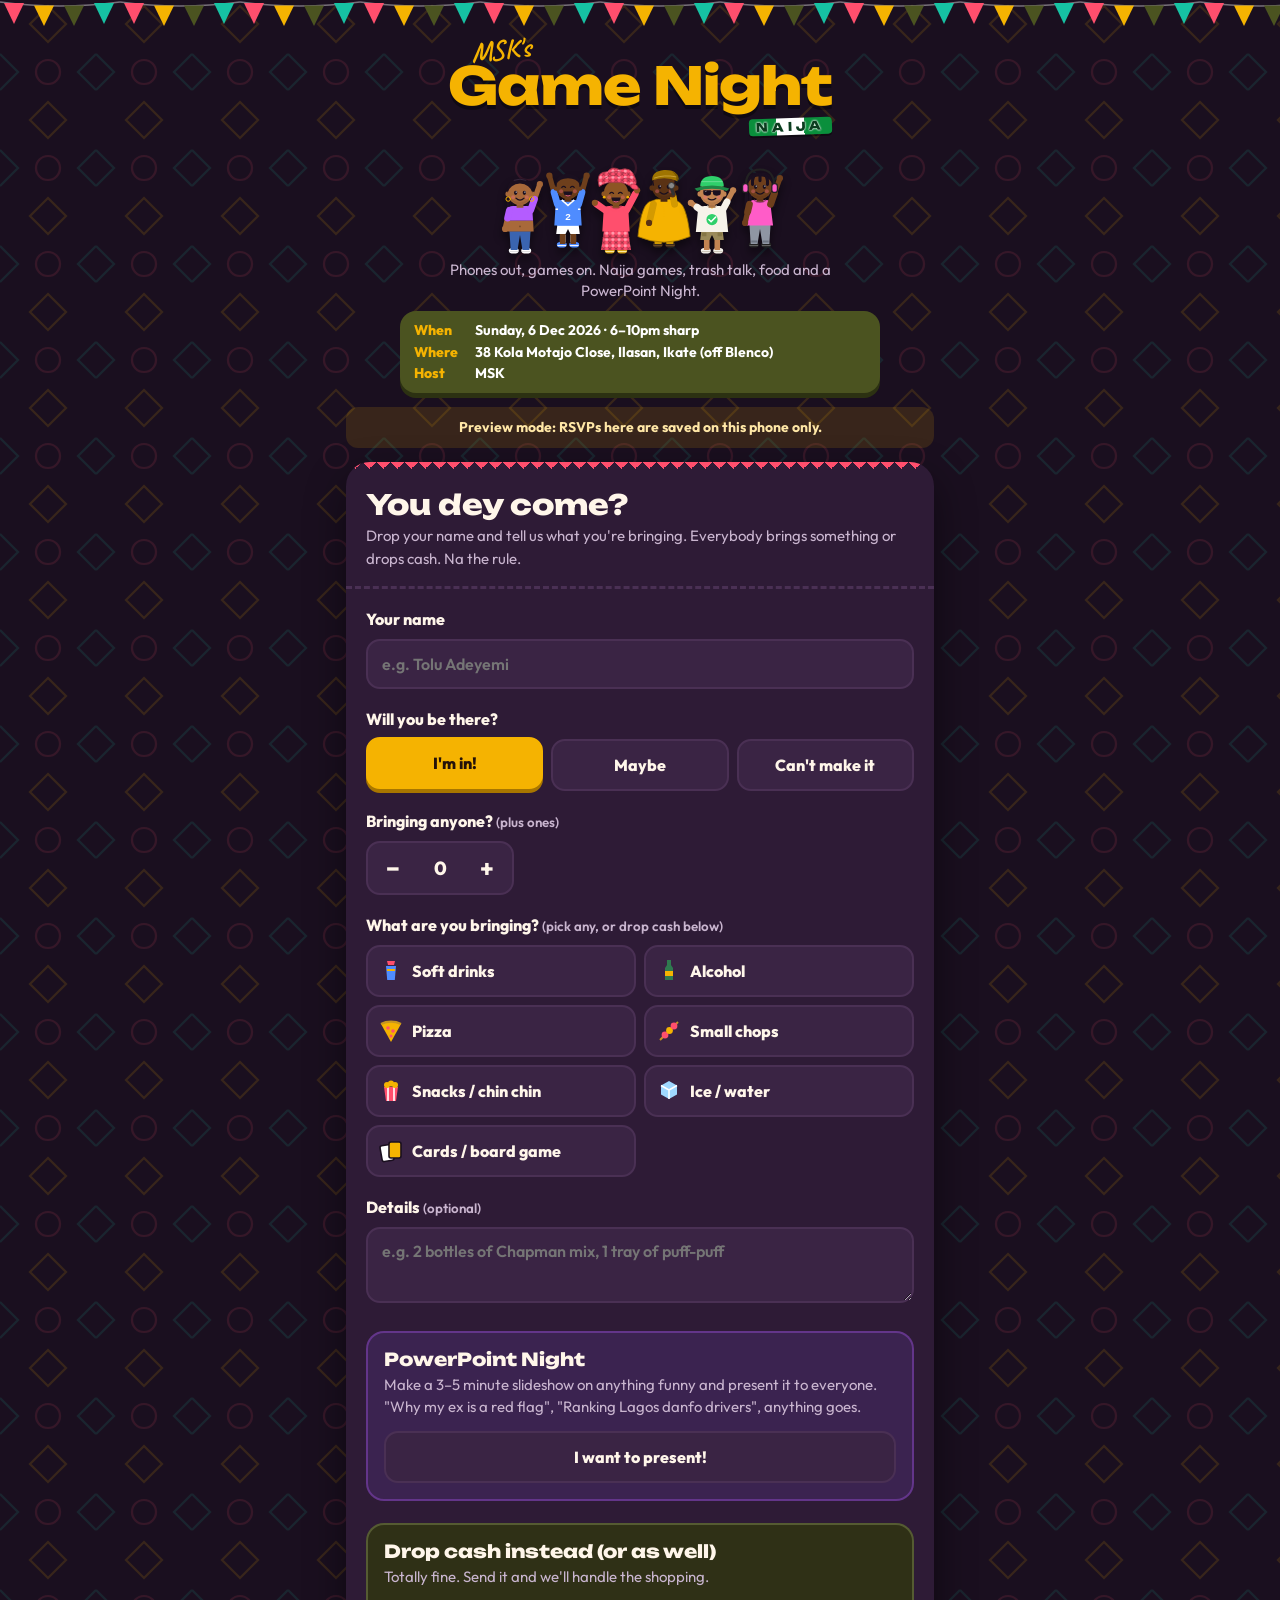
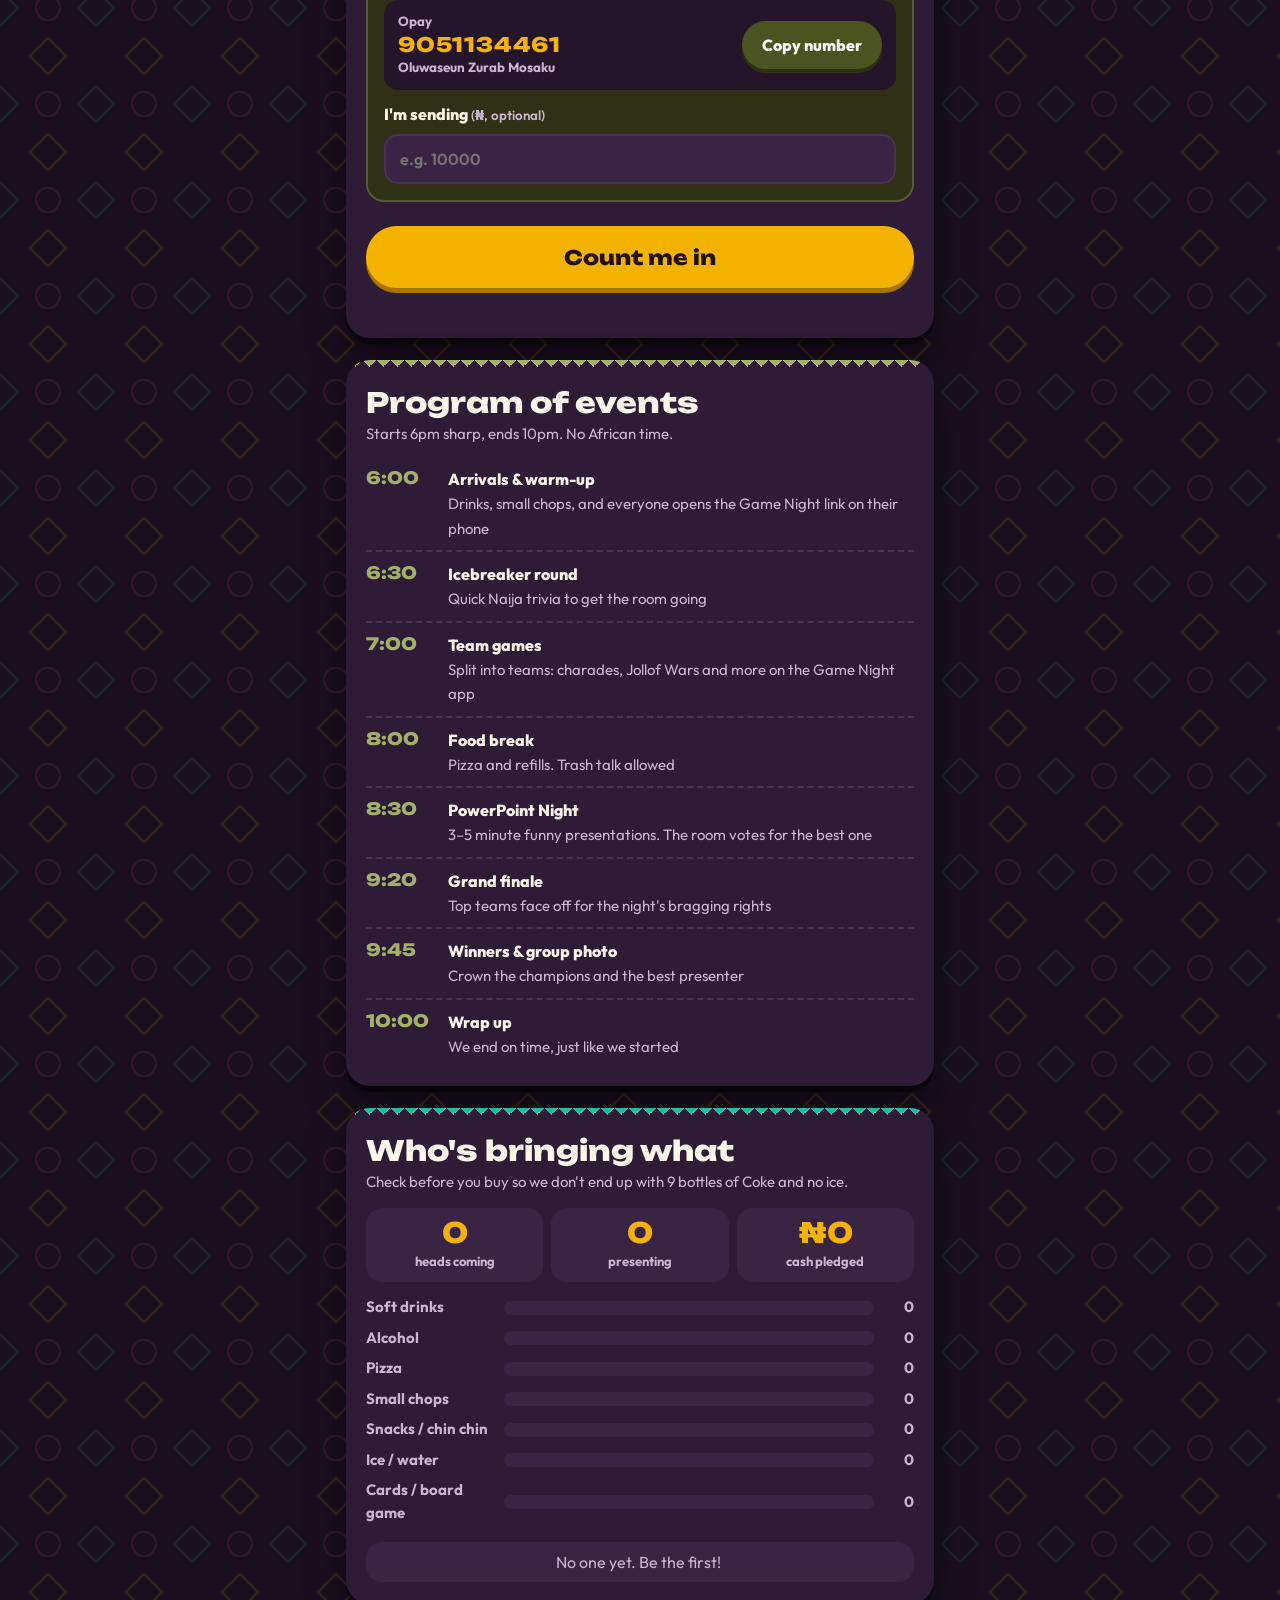
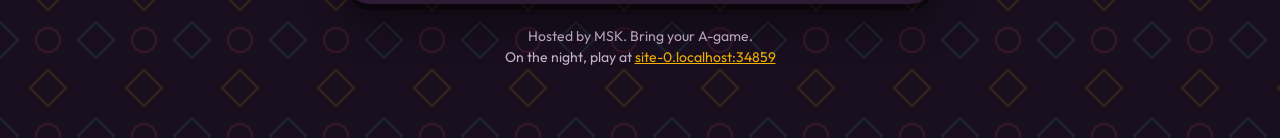
==== rsvp/index.html @ 26628913 "Add MSK's Game Night RSVP page in the Game Night style (/rsvp)" ====
<!DOCTYPE html>
<html lang="en">
<head>
<meta charset="utf-8">
<meta name="viewport" content="width=device-width, initial-scale=1">
<meta name="theme-color" content="#1a0f1f">
<title>MSK's Game Night · RSVP</title>
<meta name="description" content="MSK's Game Night, Naija style. Sunday 6 Dec 2026, 6–10pm. RSVP and tell us what you're bringing.">
<meta property="og:title" content="MSK's Game Night · Naija style">
<meta property="og:description" content="Sunday 6 Dec 2026 · 6–10pm sharp. RSVP and tell us what you're bringing.">
<link rel="preconnect" href="https://fonts.googleapis.com"><link rel="preconnect" href="https://fonts.gstatic.com" crossorigin>
<link rel="stylesheet" href="https://fonts.googleapis.com/css2?family=Unbounded:wght@600;800&family=Outfit:wght@400;600;700;800&family=Caveat:wght@700&display=swap">
<link rel="icon" href="data:image/svg+xml,%3Csvg xmlns='http://www.w3.org/2000/svg' viewBox='0 0 32 32'%3E%3Crect width='32' height='32' rx='8' fill='%231a0f1f'/%3E%3Ccircle cx='10' cy='16' r='5' fill='%23ff4f6d'/%3E%3Ccircle cx='16' cy='16' r='5' fill='%23f5b301'/%3E%3Ccircle cx='22' cy='16' r='5' fill='%2316c2a3'/%3E%3C/svg%3E">
<style>
/* Same world as the Game Night app: aubergine party night, ankara pattern, bunting,
   gold/coral/teal lights, army green for the host's touch, Unbounded + Outfit. */
:root{color-scheme:dark;--bg:#1a0f1f;--bg2:#24152b;--card:#2e1b36;--chip:#3a2444;--line:#4a3054;--ink:#fff6ea;--soft:#c9b5cf;
  --gold:#f5b301;--coral:#ff4f6d;--teal:#16c2a3;--blue:#4f8cff;--army:#4b5320;--armyL:#a3b06a;--good:#2fd06b}
*{box-sizing:border-box;min-width:0}
html,body{margin:0}
body{background:var(--bg);color:var(--ink);font:16px/1.5 Outfit,system-ui,sans-serif;overflow-x:clip;
  background-image:url("data:image/svg+xml,%3Csvg xmlns='http://www.w3.org/2000/svg' width='96' height='96' viewBox='0 0 96 96'%3E%3Cg fill='none' stroke-width='2.2'%3E%3Cpath d='M48 6 66 24 48 42 30 24Z' stroke='%23f5b30122'/%3E%3Cpath d='M0 54 18 72 0 90M96 54 78 72 96 90' stroke='%2316c2a31f'/%3E%3Ccircle cx='48' cy='72' r='12' stroke='%23ff4f6d1f'/%3E%3C/g%3E%3C/svg%3E");background-size:96px 96px}
.bunting{height:26px;background:url("data:image/svg+xml,%3Csvg xmlns='http://www.w3.org/2000/svg' width='120' height='26' viewBox='0 0 120 26'%3E%3Cpath d='M0 2Q60 10 120 2' stroke='%23fff6' stroke-width='1.5' fill='none'/%3E%3Cpath d='M4 3h20L14 24Z' fill='%23ff4f6d'/%3E%3Cpath d='M34 5.5h20L44 26Z' fill='%23f5b301'/%3E%3Cpath d='M64 5.5h20L74 26Z' fill='%234b5320'/%3E%3Cpath d='M94 3h20l-10 21Z' fill='%2316c2a3'/%3E%3C/svg%3E") repeat-x 0 0/120px 26px}
.wrap{max-width:620px;margin:0 auto;padding:6px 16px 56px}
h2{font:800 clamp(22px,6vw,28px)/1.1 Unbounded,sans-serif;margin:0}
.sub{color:var(--soft);margin:4px 0 0;font-size:15px}

/* hero: about half a phone screen */
.hero{text-align:center}
.logo{display:inline-flex;flex-direction:column;align-items:center;margin-top:4px}
.logo .msk{font:700 28px/1 Caveat,cursive;color:var(--gold);transform:rotate(-6deg);margin-bottom:-4px;align-self:flex-start;margin-left:6%}
.logo .gn{font:800 clamp(34px,10.5vw,52px)/1 Unbounded,sans-serif;letter-spacing:-.02em;color:var(--gold);text-shadow:0 4px 0 #0006}
.logo .ng{margin-top:6px;padding:.24em .6em .2em;font:800 12px/1 Unbounded,sans-serif;letter-spacing:.32em;color:#0b3d1f;border-radius:4px;transform:rotate(-2deg);align-self:flex-end;
  background:linear-gradient(90deg,#0a8f3c 0 33.3%,#fff 33.3% 66.6%,#0a8f3c 66.6%);box-shadow:0 2px 0 #0006;text-shadow:0 0 2px #fff,0 0 2px #fff}
.crowd{display:flex;justify-content:center;align-items:flex-end;height:92px;margin:6px 0 -4px}
.crowd>div{width:58px;height:92px;margin:0 -5px;animation:hop 1.1s ease-in-out infinite;animation-delay:var(--d);transform-origin:bottom center;filter:drop-shadow(0 6px 4px #0007)}
.crowd>div:nth-child(even){margin-bottom:6px}
.crowd svg{width:100%;height:100%;display:block;overflow:visible}
@keyframes hop{0%,100%{transform:translateY(0)}40%{transform:translateY(-8%) rotate(-3deg)}60%{transform:translateY(-3%) rotate(3deg)}}
.lede{max-width:30em;margin:8px auto 0;color:var(--soft);font-size:15px;line-height:1.4}
.facts{margin:10px auto 14px;max-width:30em;background:var(--army);border-radius:16px;padding:10px 14px;display:grid;gap:3px;text-align:left;box-shadow:0 5px 0 #2c3112}
.facts div{color:#fff;font-weight:700;font-size:14px;line-height:1.35;display:grid;grid-template-columns:3.8em minmax(0,1fr);gap:8px}
.facts b{color:var(--gold);font-weight:800}

/* cards */
.card{background:var(--card);border-radius:24px;box-shadow:0 6px 0 #0006,0 18px 40px #0007;position:relative;overflow:hidden}
.card::before{content:"";position:absolute;inset:0 0 auto;height:10px;
  background:linear-gradient(135deg,var(--k,var(--gold)) 25%,transparent 25%) -5px 0/14px 14px,linear-gradient(225deg,var(--k,var(--gold)) 25%,transparent 25%) -5px 0/14px 14px}
.ticket{padding:28px 20px 24px;--k:var(--coral)}
.cut{border-top:3px dashed var(--line);margin:16px -20px 4px}
label.q{display:block;font-weight:800;margin:18px 0 8px}
label.q small{font-weight:600;color:var(--soft)}
input[type=text],input[type=tel],input[type=number],textarea{width:100%;font:600 16px Outfit,sans-serif;color:var(--ink);background:var(--chip);border:2px solid var(--line);border-radius:14px;padding:12px 14px;min-height:50px}
textarea{min-height:76px;resize:vertical}
input:focus,textarea:focus{outline:none;border-color:var(--gold)}
button:focus-visible,.opt:focus-within span{outline:3px solid var(--gold);outline-offset:2px}
.seg{display:grid;grid-template-columns:repeat(3,minmax(0,1fr));gap:8px}
.opt{position:relative;display:block}
.opt input{position:absolute;opacity:0;inset:0}
.opt span{display:flex;align-items:center;justify-content:center;gap:8px;min-height:52px;padding:8px 10px;border:2px solid var(--line);border-radius:14px;background:var(--chip);font-weight:800;text-align:center;cursor:pointer;line-height:1.15;transition:transform .12s}
.opt input:checked+span{background:var(--gold);border-color:var(--gold);color:#24120a;transform:translateY(-2px);box-shadow:0 4px 0 #a87600}
.grid{display:grid;grid-template-columns:repeat(2,minmax(0,1fr));gap:8px}
.grid .opt span{justify-content:flex-start;text-align:left}
.grid svg{width:26px;height:26px;flex:none}
.grid .opt input:checked+span{background:var(--teal);border-color:var(--teal);color:#032;box-shadow:0 4px 0 #0c7a66}
.row{display:flex;gap:10px;align-items:center}
.step{display:flex;align-items:center;border:2px solid var(--line);border-radius:14px;background:var(--chip);overflow:hidden}
.step button{width:50px;height:50px;border:0;background:none;font:800 24px Outfit;color:var(--ink);cursor:pointer}
.step output{width:44px;text-align:center;font-weight:800;font-size:19px}
.box{margin-top:22px;border-radius:18px;padding:16px;position:relative}
.box h3{font:800 18px/1.15 Unbounded,sans-serif;margin:0 0 4px}
.ppt{background:#3b2350;border:2px solid #b45cff55}
.ppt .opt input:checked+span{background:#b45cff;border-color:#b45cff;color:#fff;box-shadow:0 4px 0 #6d2ea8}
.cash{background:#2f3016;border:2px solid #a3b06a55}
.acct{display:flex;flex-wrap:wrap;gap:10px;align-items:center;justify-content:space-between;margin:12px 0;background:var(--bg2);border-radius:14px;padding:12px 14px}
.acct b{font:800 20px Unbounded,sans-serif;letter-spacing:.04em;white-space:nowrap;color:var(--gold)}
.acct small{display:block;color:var(--soft);font-weight:700}
.btn{border:0;border-radius:999px;min-height:48px;padding:0 20px;font:800 16px Outfit;cursor:pointer}
.ghost{background:var(--army);color:#fff;box-shadow:0 4px 0 #2c3112}
.go{width:100%;margin-top:24px;min-height:62px;background:var(--gold);color:#24120a;font:800 20px Unbounded,sans-serif;box-shadow:0 5px 0 #a87600}
.go:active{transform:translateY(3px);box-shadow:0 2px 0 #a87600}
.go[disabled]{opacity:.6}
.err{color:var(--coral);font-weight:800;margin:10px 0 0;min-height:1em}
.done{padding:30px 20px;text-align:center;display:none;--k:var(--teal)}
.done.on{display:block}
.done .me{width:110px;height:170px;margin:0 auto;animation:hop 1s ease-in-out infinite;transform-origin:bottom center}
.done .me svg{width:100%;height:100%;display:block;overflow:visible}
.done .big{font:800 30px/1.1 Unbounded,sans-serif;color:var(--gold);margin:8px 0}
.prog{padding:28px 20px 18px;margin-top:22px;--k:var(--armyL)}
.prog ol{list-style:none;padding:0;margin:12px 0 0}
.prog li{display:grid;grid-template-columns:4.4em minmax(0,1fr);gap:12px;padding:10px 0;border-top:2px dashed var(--line)}
.prog li:first-child{border-top:0}
.prog time{font:800 17px/1.3 Unbounded,sans-serif;color:var(--armyL);white-space:nowrap}
.prog b{display:block;font-weight:800}
.prog span{color:var(--soft);font-size:15px}
.board{margin-top:22px;padding:28px 20px 22px;--k:var(--teal)}
.stats{display:grid;grid-template-columns:repeat(3,minmax(0,1fr));gap:8px;margin:14px 0}
.stat{border-radius:16px;background:var(--chip);padding:10px 6px;text-align:center}
.stat b{display:block;font:800 clamp(20px,6vw,28px)/1.1 Unbounded,sans-serif;color:var(--gold);white-space:nowrap}
.stat span{font-size:13px;font-weight:700;color:var(--soft)}
.bars{display:grid;gap:8px;margin:6px 0 18px}
.bar{display:grid;grid-template-columns:8.5em minmax(0,1fr) 2em;gap:10px;align-items:center;font-weight:700;font-size:15px}
.bar i{display:block;height:14px;border-radius:99px;background:var(--chip);overflow:hidden}
.bar i em{display:block;height:100%;background:var(--teal);border-radius:99px}
.bar b{text-align:right}
.bar.zero{color:var(--soft)}
ul.guests{list-style:none;padding:0;margin:0;display:grid;gap:8px}
.guests li{display:flex;gap:12px;align-items:center;padding:8px 12px 8px 8px;border-radius:16px;background:var(--chip)}
.av{flex:none;width:46px;height:46px;border-radius:50%;overflow:hidden;background:var(--c);box-shadow:inset 0 0 0 2px #fff3}
.av svg{width:112%;height:112%;margin:-2% -6% 0;display:block}
.guests .nm{font-weight:800}.guests .it{color:var(--soft);font-size:14px}
.tag{font-size:12px;font-weight:800;padding:2px 8px;border-radius:99px;margin-left:6px;vertical-align:2px;background:var(--gold);color:#24120a}
.tag.maybe{background:var(--line);color:var(--ink)}
.empty{color:var(--soft);justify-content:center}
.demo{display:none;margin:0 0 14px;padding:10px 14px;border-radius:12px;background:#f5b30122;color:#ffe7a6;font-size:14px;font-weight:700;text-align:center}
.demo.on{display:block}
.foot{color:var(--soft);text-align:center;font-size:14px;margin-top:22px}
.foot a{color:var(--gold)}
@media(max-width:420px){.seg .opt span{font-size:14px}.bar{grid-template-columns:7em minmax(0,1fr) 1.6em;font-size:14px}}
@media(prefers-reduced-motion:reduce){.crowd>div,.done .me{animation:none}}
</style>
</head>
<body>
<div class="bunting" aria-hidden="true"></div>
<div class="wrap">
  <header class="hero">
    <h1 class="logo" aria-label="MSK's Game Night, Naija style"><span class="msk">MSK's</span><span class="gn">Game Night</span><span class="ng">NAIJA</span></h1>
    <div class="crowd" id="crowd" aria-hidden="true"></div>
    <p class="lede" id="lede"></p>
    <div class="facts" id="facts"></div>
  </header>

  <div class="demo" id="demo">Preview mode: RSVPs here are saved on this phone only.</div>

  <form class="card ticket" id="form" novalidate>
    <h2>You dey come?</h2>
    <p class="sub">Drop your name and tell us what you're bringing. Everybody brings something or drops cash. Na the rule.</p>
    <div class="cut"></div>

    <label class="q" for="name">Your name</label>
    <input type="text" id="name" maxlength="60" autocomplete="name" placeholder="e.g. Tolu Adeyemi">

    <label class="q">Will you be there?</label>
    <div class="seg" role="radiogroup">
      <label class="opt"><input type="radio" name="status" value="yes" checked><span>I'm in!</span></label>
      <label class="opt"><input type="radio" name="status" value="maybe"><span>Maybe</span></label>
      <label class="opt"><input type="radio" name="status" value="no"><span>Can't make it</span></label>
    </div>

    <div id="comingBits">
      <label class="q">Bringing anyone? <small>(plus ones)</small></label>
      <div class="row"><div class="step"><button type="button" id="minus" aria-label="One less">−</button><output id="plus">0</output><button type="button" id="add" aria-label="One more">+</button></div></div>

      <label class="q">What are you bringing? <small>(pick any, or drop cash below)</small></label>
      <div class="grid" id="items"></div>

      <label class="q" for="note">Details <small>(optional)</small></label>
      <textarea id="note" maxlength="200" placeholder="e.g. 2 bottles of Chapman mix, 1 tray of puff-puff"></textarea>

      <div class="box ppt">
        <h3>PowerPoint Night</h3>
        <p class="sub" style="margin:0">Make a 3–5 minute slideshow on anything funny and present it to everyone. "Why my ex is a red flag", "Ranking Lagos danfo drivers", anything goes.</p>
        <label class="opt" style="margin-top:12px"><input type="checkbox" id="present"><span>I want to present!</span></label>
        <div id="topicWrap" style="display:none">
          <label class="q" for="topic">Your topic <small>(you can keep it a surprise)</small></label>
          <input type="text" id="topic" maxlength="80" placeholder="e.g. Why jollof rice should be our national anthem">
        </div>
      </div>
    </div>

    <div class="box cash">
      <h3>Drop cash instead (or as well)</h3>
      <p class="sub" style="margin:0">Totally fine. Send it and we'll handle the shopping.</p>
      <div class="acct" id="acct"></div>
      <label class="q" for="cashAmt" style="margin-top:4px">I'm sending <small>(₦, optional)</small></label>
      <input type="number" id="cashAmt" inputmode="numeric" min="0" step="500" placeholder="e.g. 10000">
    </div>

    <button class="btn go" id="go" type="submit">Count me in</button>
    <p class="err" id="err" role="alert"></p>
  </form>

  <div class="card done" id="done">
    <div class="me" id="doneChr"></div>
    <div class="big" id="doneTitle">You're on the list!</div>
    <p class="sub" id="doneMsg"></p>
    <button class="btn ghost" id="again" type="button" style="margin-top:14px">RSVP for someone else</button>
  </div>

  <section class="card prog">
    <h2>Program of events</h2>
    <p class="sub">Starts 6pm sharp, ends 10pm. No African time.</p>
    <ol id="prog"></ol>
  </section>

  <section class="card board">
    <h2>Who's bringing what</h2>
    <p class="sub">Check before you buy so we don't end up with 9 bottles of Coke and no ice.</p>
    <div class="stats">
      <div class="stat"><b id="sHeads">0</b><span>heads coming</span></div>
      <div class="stat"><b id="sPpt">0</b><span>presenting</span></div>
      <div class="stat"><b id="sCash">₦0</b><span>cash pledged</span></div>
    </div>
    <div class="bars" id="bars"></div>
    <ul class="guests" id="guests"><li class="empty">Loading the list…</li></ul>
  </section>

  <p class="foot" id="foot"></p>
</div>

<script type="module">
import { character } from '/js/characters.js';
import { SUPABASE_URL, SUPABASE_KEY } from '/js/config.js';

/* ====== EDIT THESE ====== */
const EVENT = {
  host: "MSK",
  lede: "Phones out, games on. Naija games, trash talk, food and a PowerPoint Night.",
  date: "Sunday, 6 Dec 2026",
  time: "6–10pm sharp",
  place: "38 Kola Motajo Close, Ilasan, Ikate (off Blenco)"
};
const PROGRAM = [
  ["6:00", "Arrivals & warm-up", "Drinks, small chops, and everyone opens the Game Night link on their phone"],
  ["6:30", "Icebreaker round", "Quick Naija trivia to get the room going"],
  ["7:00", "Team games", "Split into teams: charades, Jollof Wars and more on the Game Night app"],
  ["8:00", "Food break", "Pizza and refills. Trash talk allowed"],
  ["8:30", "PowerPoint Night", "3–5 minute funny presentations. The room votes for the best one"],
  ["9:20", "Grand finale", "Top teams face off for the night's bragging rights"],
  ["9:45", "Winners & group photo", "Crown the champions and the best presenter"],
  ["10:00", "Wrap up", "We end on time, just like we started"]
];
const BANK = { bank: "Opay", number: "9051134461", name: "Oluwaseun Zurab Mosaku" };
/* ======================== */

const ITEMS = [
  ["soft","Soft drinks",'<path d="M9 3h8l-1 4h-6z" fill="#ff4f6d"/><path d="M8 8h10l-1.2 14H9.2z" fill="#4f8cff"/><path d="M9 12h8" stroke="#f5b301" stroke-width="2"/>'],
  ["alcohol","Alcohol",'<path d="M11 2h4v5l2 3v12H9V10l2-3z" fill="#2f7a4f"/><rect x="9" y="13" width="8" height="5" fill="#f5b301"/>'],
  ["pizza","Pizza",'<path d="M3 6c6-3 14-3 20 0L13 24z" fill="#f5b301"/><path d="M3 6c6-3 14-3 20 0" stroke="#c7961f" stroke-width="2.5" fill="none"/><circle cx="10" cy="10" r="1.8" fill="#ff4f6d"/><circle cx="15" cy="13" r="1.8" fill="#ff4f6d"/><circle cx="13" cy="18" r="1.5" fill="#ff4f6d"/>'],
  ["chops","Small chops",'<path d="M4 22L22 4" stroke="#c7961f" stroke-width="2"/><circle cx="9" cy="17" r="3.4" fill="#ff4f6d"/><circle cx="13.5" cy="12.5" r="3.4" fill="#f5b301"/><circle cx="18" cy="8" r="3.4" fill="#ff4f6d"/>'],
  ["snacks","Snacks / chin chin",'<path d="M6 9h14l-2 14H8z" fill="#ff4f6d"/><path d="M10 9v14M16 9v14" stroke="#fff" stroke-width="1.6"/><circle cx="9" cy="7" r="3" fill="#f5b301"/><circle cx="13" cy="5.5" r="3" fill="#f5b301"/><circle cx="17" cy="7" r="3" fill="#f5b301"/>'],
  ["ice","Ice / water",'<path d="M13 3l8 4.5v9L13 21l-8-4.5v-9z" fill="#9fd8ff"/><path d="M13 12l8-4.5M13 12v9M13 12L5 7.5" stroke="#fff" stroke-width="1.5"/>'],
  ["games","Cards / board game",'<rect x="3" y="7" width="12" height="16" rx="2" fill="#fff" stroke="#1a0f1f" stroke-width="1.6" transform="rotate(-10 9 15)"/><rect x="11" y="4" width="12" height="16" rx="2" fill="#f5b301" stroke="#1a0f1f" stroke-width="1.6"/>']
];
const LABEL = Object.fromEntries(ITEMS.map(i => [i[0], i[1]]));
const $ = id => document.getElementById(id);
const esc = s => String(s ?? "").replace(/[&<>"']/g, c => ({"&":"&amp;","<":"&lt;",">":"&gt;",'"':"&quot;","'":"&#39;"}[c]));
const naira = n => "₦" + Number(n || 0).toLocaleString("en-NG");
const COLS = ["#ff4f6d", "#f5b301", "#16c2a3", "#4f8cff", "#b45cff", "#ff8a3d", "#2fd06b", "#ff5cc8"];
const hashOf = s => { let h = 0; for (const c of String(s)) h = (h * 31 + c.charCodeAt(0)) | 0; return Math.abs(h); };
const lookFor = name => { const h = hashOf(name.trim().toLowerCase()); return [`${h % 8}-${(h >> 3) % 5}`, COLS[(h >> 6) % COLS.length]]; };

/* header */
const CROWD = [['4-0', '#b45cff', 'wave'], ['3-2', '#4f8cff', 'up'], ['0-1', '#ff4f6d', 'dance'], ['1-3', '#f5b301', 'mic'], ['6-4', '#2fd06b', 'dance'], ['7-2', '#ff5cc8', 'wave']];
$("crowd").innerHTML = CROWD.map(([l, c, pose], i) => `<div style="--d:${i * 0.17}s">${character(l, c, { pose, seed: 'r' + i })}</div>`).join("");
$("lede").textContent = EVENT.lede;
$("prog").innerHTML = PROGRAM.map(([t, a, b]) => `<li><time>${esc(t)}</time><div><b>${esc(a)}</b><span>${esc(b)}</span></div></li>`).join("");
$("facts").innerHTML = [["When", EVENT.date + (EVENT.time ? " · " + EVENT.time : "")], ["Where", EVENT.place], ["Host", EVENT.host]]
  .filter(f => f[1]).map(f => `<div><b>${esc(f[0])}</b> ${esc(f[1])}</div>`).join("");
$("foot").innerHTML = `Hosted by ${esc(EVENT.host)}. Bring your A-game. <br>On the night, play at <a href="/">${esc(location.host || 'gamenight')}</a>`;
$("items").innerHTML = ITEMS.map(([k, l, svg]) => `<label class="opt"><input type="checkbox" name="items" value="${k}"><span><svg viewBox="0 0 26 26">${svg}</svg>${l}</span></label>`).join("");

/* bank box */
if (BANK.number) {
  $("acct").innerHTML = `<div><small>${esc(BANK.bank)}</small><b>${esc(BANK.number)}</b><small>${esc(BANK.name)}</small></div><button type="button" class="btn ghost" id="copy">Copy number</button>`;
  $("copy").onclick = async e => { try { await navigator.clipboard.writeText(BANK.number); e.target.textContent = "Copied!"; } catch { e.target.textContent = BANK.number; } setTimeout(() => e.target.textContent = "Copy number", 2000); };
} else {
  $("acct").innerHTML = `<div><b style="font-size:16px;letter-spacing:0">Account details coming soon</b><small>${esc(EVENT.host)} will share them on the group</small></div>`;
}

/* plus ones */
let plus = 0;
const setPlus = n => { plus = Math.max(0, Math.min(10, n)); $("plus").textContent = plus; };
$("minus").onclick = () => setPlus(plus - 1);
$("add").onclick = () => setPlus(plus + 1);

$("present").addEventListener("change", () => { $("topicWrap").style.display = $("present").checked ? "" : "none"; });
const status = () => document.querySelector("input[name=status]:checked").value;
const syncStatus = () => {
  const s = status();
  $("comingBits").style.display = s === "no" ? "none" : "";
  $("go").textContent = s === "yes" ? "Count me in" : s === "maybe" ? "Pencil me in" : "Send my regrets";
};
document.querySelectorAll("input[name=status]").forEach(r => r.addEventListener("change", syncStatus));

/* storage: Supabase when configured and reachable, else this device */
const LIVE = !!(SUPABASE_URL && SUPABASE_KEY) && !new URLSearchParams(location.search).has("demo");
const LS = "gamenight_rsvps";
const local = { get() { try { return JSON.parse(localStorage.getItem(LS)) || []; } catch { return []; } },
                add(r) { try { const a = local.get(); a.push(r); localStorage.setItem(LS, JSON.stringify(a)); } catch {} } };
const H = { apikey: SUPABASE_KEY, "Content-Type": "application/json" };
if (SUPABASE_KEY && SUPABASE_KEY.startsWith("eyJ")) H.Authorization = "Bearer " + SUPABASE_KEY;
const FIELDS = "name,status,plus_ones,items,note,cash_amount,presenting,created_at";
let demo = !LIVE;

async function load() {
  if (demo) return local.get();
  const ctl = new AbortController(); const t = setTimeout(() => ctl.abort(), 10000);
  try {
    const r = await fetch(`${SUPABASE_URL}/rest/v1/gamenight_rsvps?select=${FIELDS}&order=created_at.asc`, { headers: H, signal: ctl.signal });
    if (!r.ok) throw new Error(r.status);
    return await r.json();
  } finally { clearTimeout(t); }
}
async function save(row) {
  if (demo) { local.add({ ...row, created_at: new Date().toISOString() }); return; }
  const r = await fetch(`${SUPABASE_URL}/rest/v1/gamenight_rsvps`, { method: "POST", headers: { ...H, Prefer: "return=minimal" }, body: JSON.stringify(row) });
  if (!r.ok) throw new Error("save " + r.status);
}

/* board */
function avatar(name) { const [look, col] = lookFor(name || "?"); return `<span class="av" style="--c:${col}">${character(look, col, { crop: true, seed: name })}</span>`; }
function render(rows) {
  const going = rows.filter(r => r.status !== "no");
  const yes = rows.filter(r => r.status === "yes");
  $("sHeads").textContent = yes.reduce((n, r) => n + 1 + (r.plus_ones || 0), 0);
  $("sPpt").textContent = going.filter(r => r.presenting).length;
  $("sCash").textContent = naira(rows.reduce((n, r) => n + (r.cash_amount || 0), 0));
  const counts = ITEMS.map(([k, l]) => [l, going.filter(r => (r.items || []).includes(k)).length]);
  const max = Math.max(1, ...counts.map(c => c[1]));
  $("bars").innerHTML = counts.map(([l, n]) => `<div class="bar${n ? "" : " zero"}"><span>${esc(l)}</span><i><em style="width:${n / max * 100}%"></em></i><b>${n}</b></div>`).join("");
  const list = rows.slice().reverse();
  $("guests").innerHTML = list.length ? list.map(r => {
    const it = (r.items || []).map(k => LABEL[k]).filter(Boolean).join(", ");
    const bits = [it, r.note, r.cash_amount ? "sending " + naira(r.cash_amount) : "", r.presenting ? "presenting: " + r.presenting : ""].filter(Boolean).join(" · ");
    const tag = r.status === "yes" ? `<span class="tag">in${r.plus_ones ? " +" + r.plus_ones : ""}</span>` : r.status === "maybe" ? `<span class="tag maybe">maybe</span>` : `<span class="tag maybe">can't make it</span>`;
    return `<li>${avatar(r.name)}<div><div class="nm">${esc(r.name)}${tag}</div><div class="it">${esc(bits || (r.status === "no" ? "Next time!" : "Coming through"))}</div></div></li>`;
  }).join("") : `<li class="empty">No one yet. Be the first!</li>`;
}
async function refresh() {
  try { render(await load()); }
  catch { demo = true; $("demo").classList.add("on"); render(local.get()); }
}
if (demo) $("demo").classList.add("on");

/* submit */
$("form").addEventListener("submit", async e => {
  e.preventDefault();
  const name = $("name").value.trim();
  if (!name) { $("err").textContent = "Abeg, put your name first."; $("name").focus(); return; }
  const s = status();
  const picked = [...document.querySelectorAll("input[name=items]:checked")].length;
  const cash = Number($("cashAmt").value) || 0;
  if (s !== "no" && !picked && !cash) { $("err").textContent = "Abeg, pick something to bring or put a cash amount."; $("items").scrollIntoView({ behavior: "smooth", block: "center" }); return; }
  const row = {
    name, status: s,
    plus_ones: s === "no" ? 0 : plus,
    items: s === "no" ? [] : [...document.querySelectorAll("input[name=items]:checked")].map(c => c.value),
    note: s === "no" ? null : ($("note").value.trim() || null),
    cash_amount: Math.max(0, Math.round(cash)) || null,
    presenting: s !== "no" && $("present").checked ? ($("topic").value.trim() || "Surprise topic") : null
  };
  $("err").textContent = ""; $("go").disabled = true;
  try {
    await save(row);
    const [look, col] = lookFor(name);
    $("doneChr").innerHTML = character(look, col, { pose: s === "no" ? "sad" : "up", seed: name });
    $("doneTitle").textContent = s === "yes" ? `See you there, ${name.split(" ")[0]}!` : s === "maybe" ? "Pencilled in!" : "We'll miss you!";
    $("doneMsg").textContent = s === "no" ? (row.cash_amount ? "Thanks for the cash support. We'll play a round for you." : "Thanks for letting us know.") : "You're on the list. Check the board below to see what everyone's bringing.";
    $("form").style.display = "none"; $("done").classList.add("on");
    $("done").scrollIntoView({ behavior: "smooth", block: "center" });
    refresh();
  } catch {
    $("err").textContent = "Couldn't save that. Check your network and try again.";
  } finally { $("go").disabled = false; }
});
$("again").onclick = () => {
  $("form").reset(); setPlus(0); syncStatus(); $("topicWrap").style.display = "none";
  $("done").classList.remove("on"); $("form").style.display = "";
  $("form").scrollIntoView({ behavior: "smooth" });
};

syncStatus(); refresh();
if (LIVE) setInterval(() => { if (!demo && !document.hidden) refresh(); }, 20000);
</script>
</body>
</html>
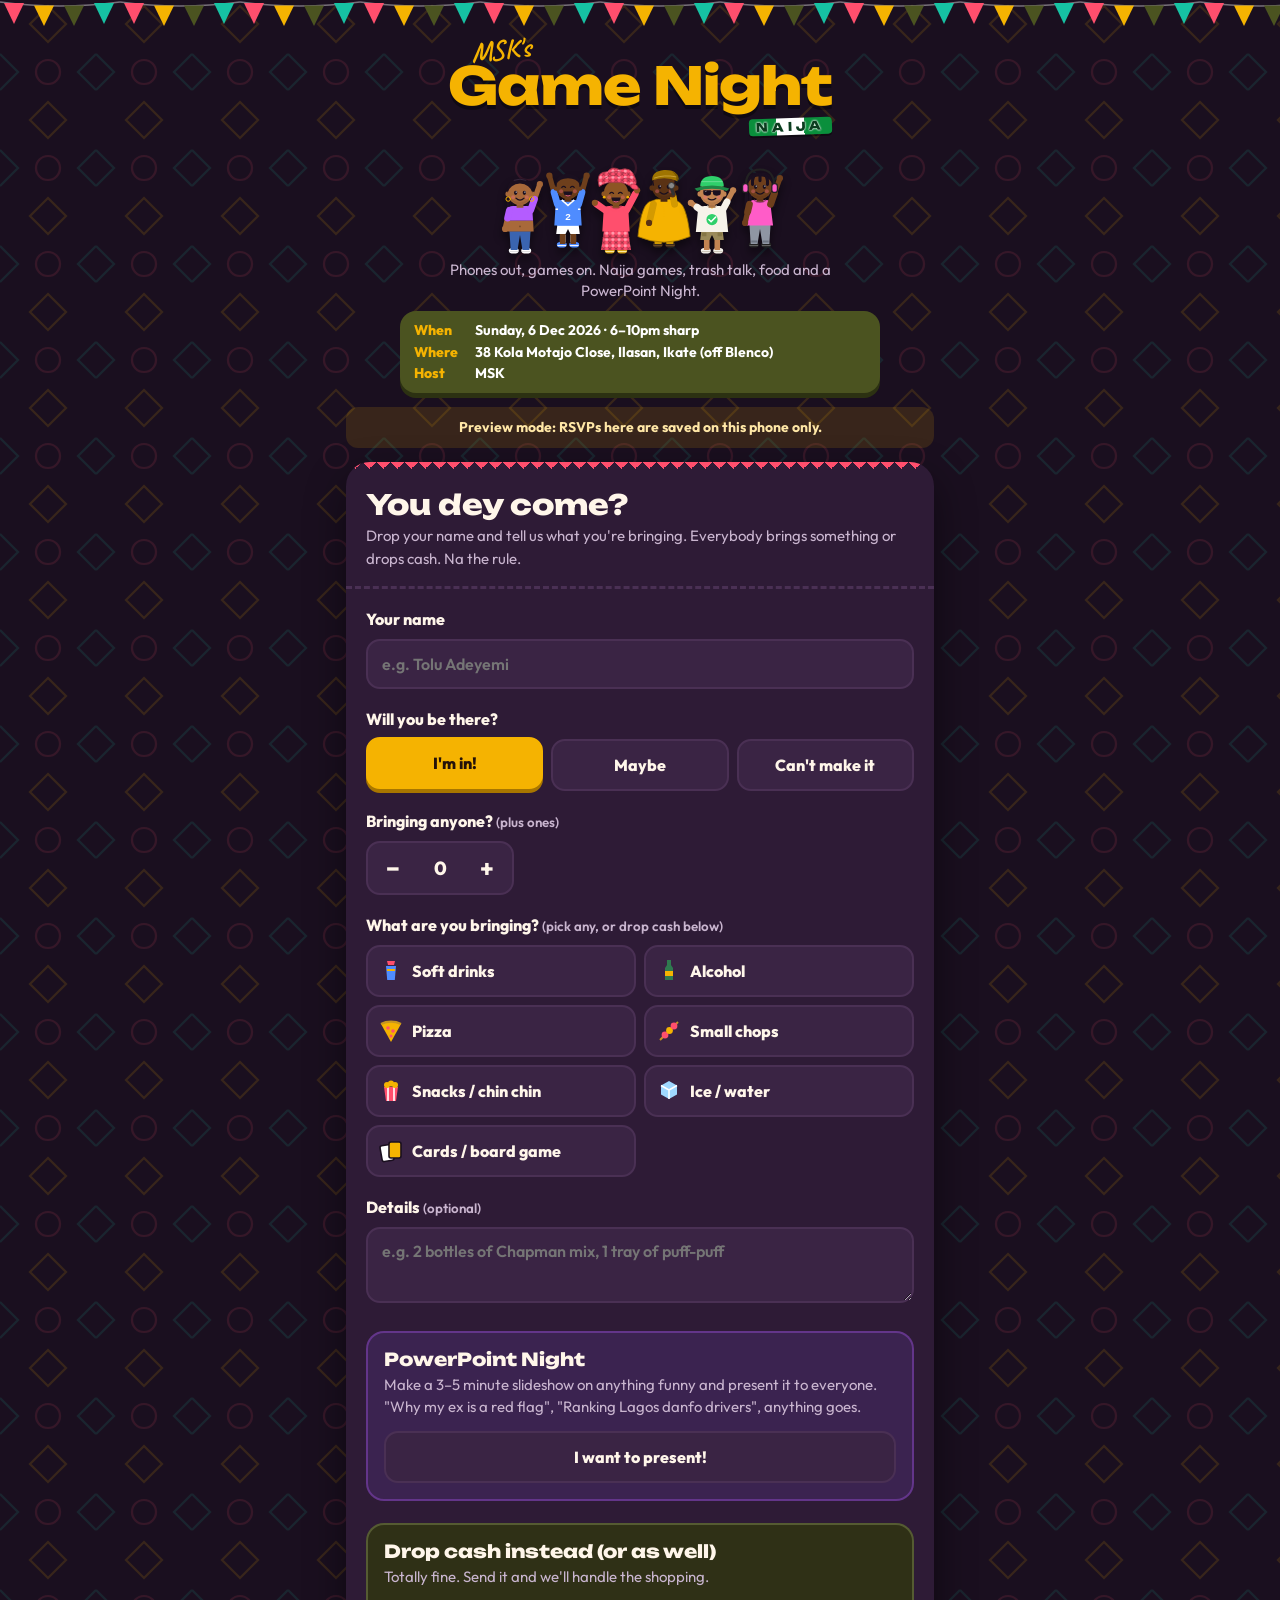
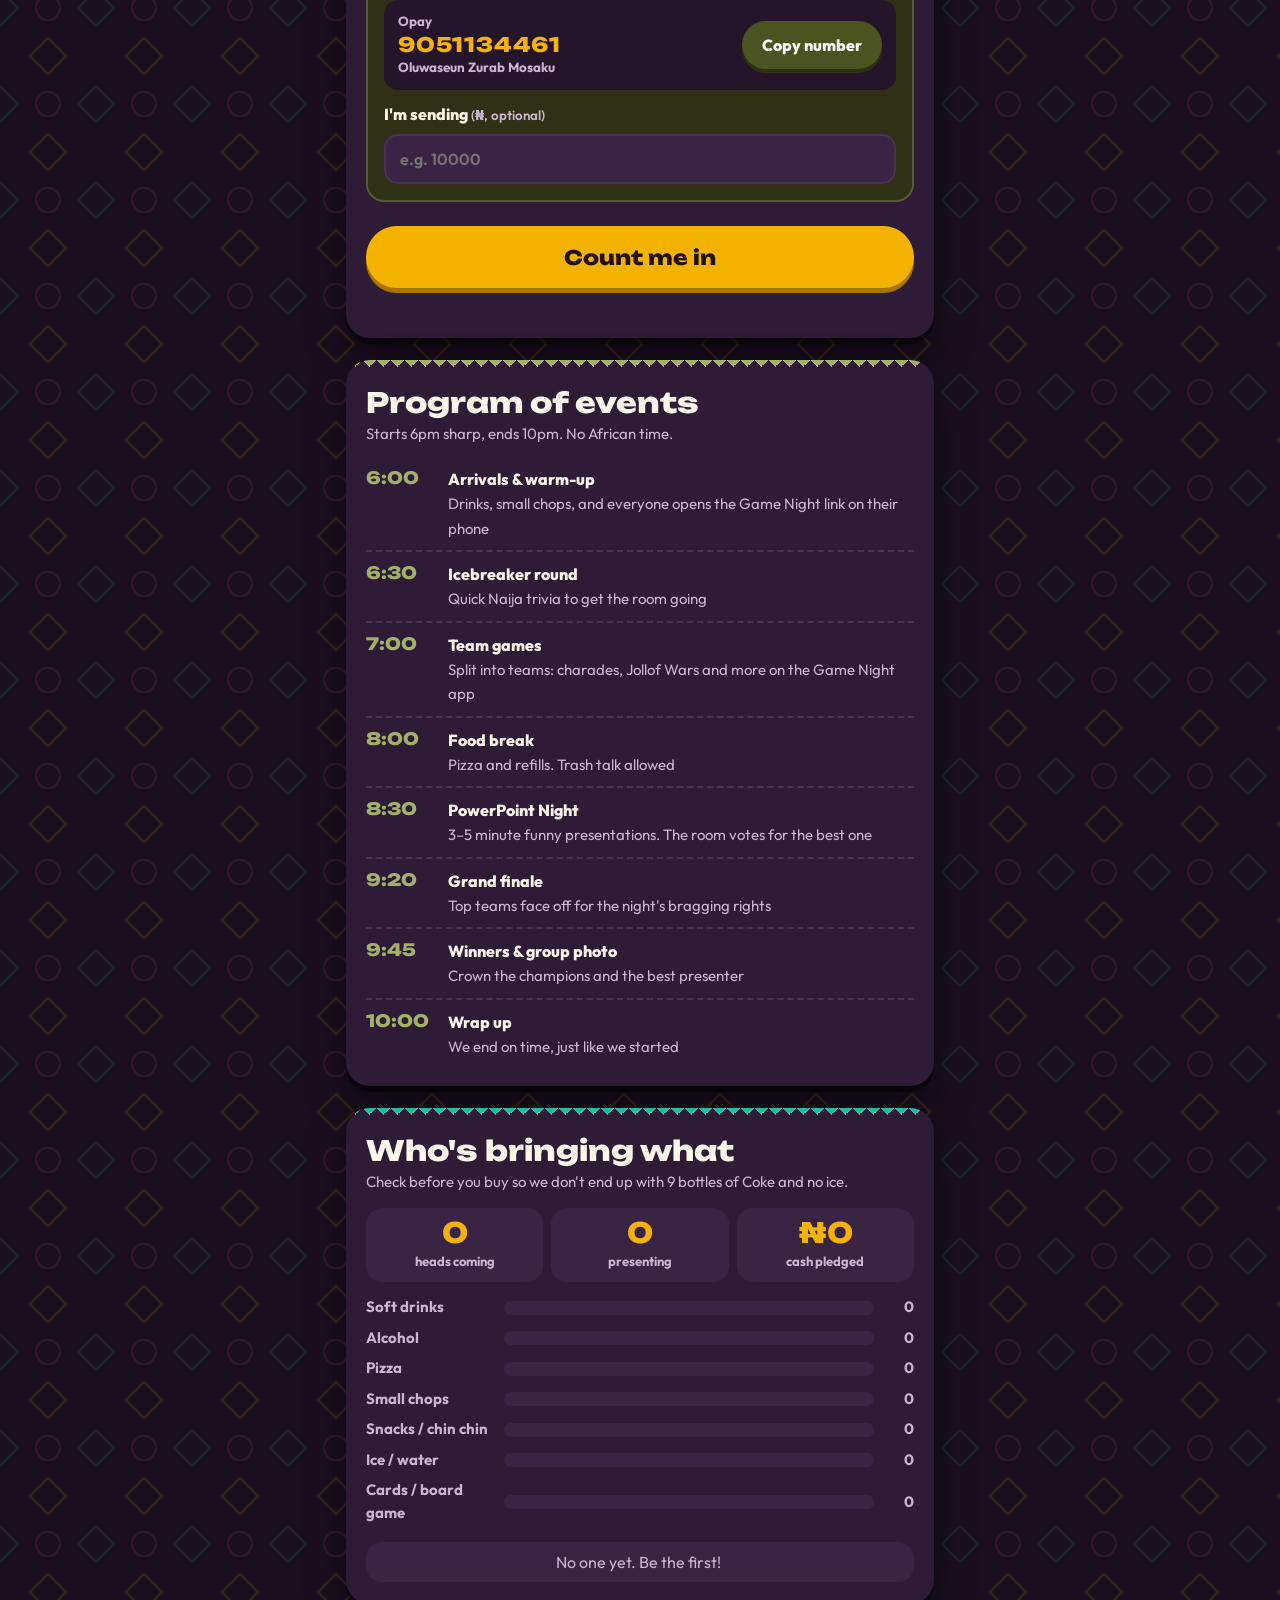
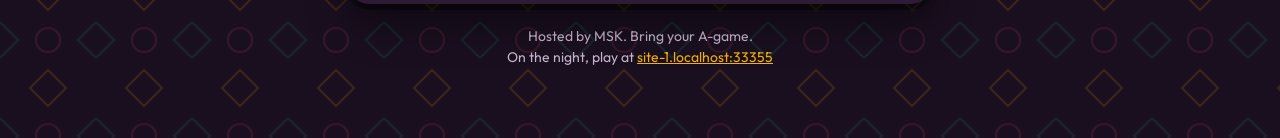
==== commit 1039cc81: "Add RSVP host dashboard (/rsvp/host): headcount, shopping checklist, PowerPoint line-up, cash, guest" ====
--- a/rsvp/index.html
+++ b/rsvp/index.html
@@ -65,7 +65,7 @@
 .grid .opt input:checked+span{background:var(--teal);border-color:var(--teal);color:#032;box-shadow:0 4px 0 #0c7a66}
 .row{display:flex;gap:10px;align-items:center}
 .step{display:flex;align-items:center;border:2px solid var(--line);border-radius:14px;background:var(--chip);overflow:hidden}
-.step button{width:50px;height:50px;border:0;background:none;font:800 24px Outfit;color:var(--ink);cursor:pointer}
+.step button{width:50px;height:50px;border:0;background:none;font:800 24px Outfit,system-ui,sans-serif;color:var(--ink);cursor:pointer}
 .step output{width:44px;text-align:center;font-weight:800;font-size:19px}
 .box{margin-top:22px;border-radius:18px;padding:16px;position:relative}
 .box h3{font:800 18px/1.15 Unbounded,sans-serif;margin:0 0 4px}
@@ -75,7 +75,7 @@
 .acct{display:flex;flex-wrap:wrap;gap:10px;align-items:center;justify-content:space-between;margin:12px 0;background:var(--bg2);border-radius:14px;padding:12px 14px}
 .acct b{font:800 20px Unbounded,sans-serif;letter-spacing:.04em;white-space:nowrap;color:var(--gold)}
 .acct small{display:block;color:var(--soft);font-weight:700}
-.btn{border:0;border-radius:999px;min-height:48px;padding:0 20px;font:800 16px Outfit;cursor:pointer}
+.btn{border:0;border-radius:999px;min-height:48px;padding:0 20px;font:800 16px Outfit,system-ui,sans-serif;cursor:pointer}
 .ghost{background:var(--army);color:#fff;box-shadow:0 4px 0 #2c3112}
 .go{width:100%;margin-top:24px;min-height:62px;background:var(--gold);color:#24120a;font:800 20px Unbounded,sans-serif;box-shadow:0 5px 0 #a87600}
 .go:active{transform:translateY(3px);box-shadow:0 2px 0 #a87600}
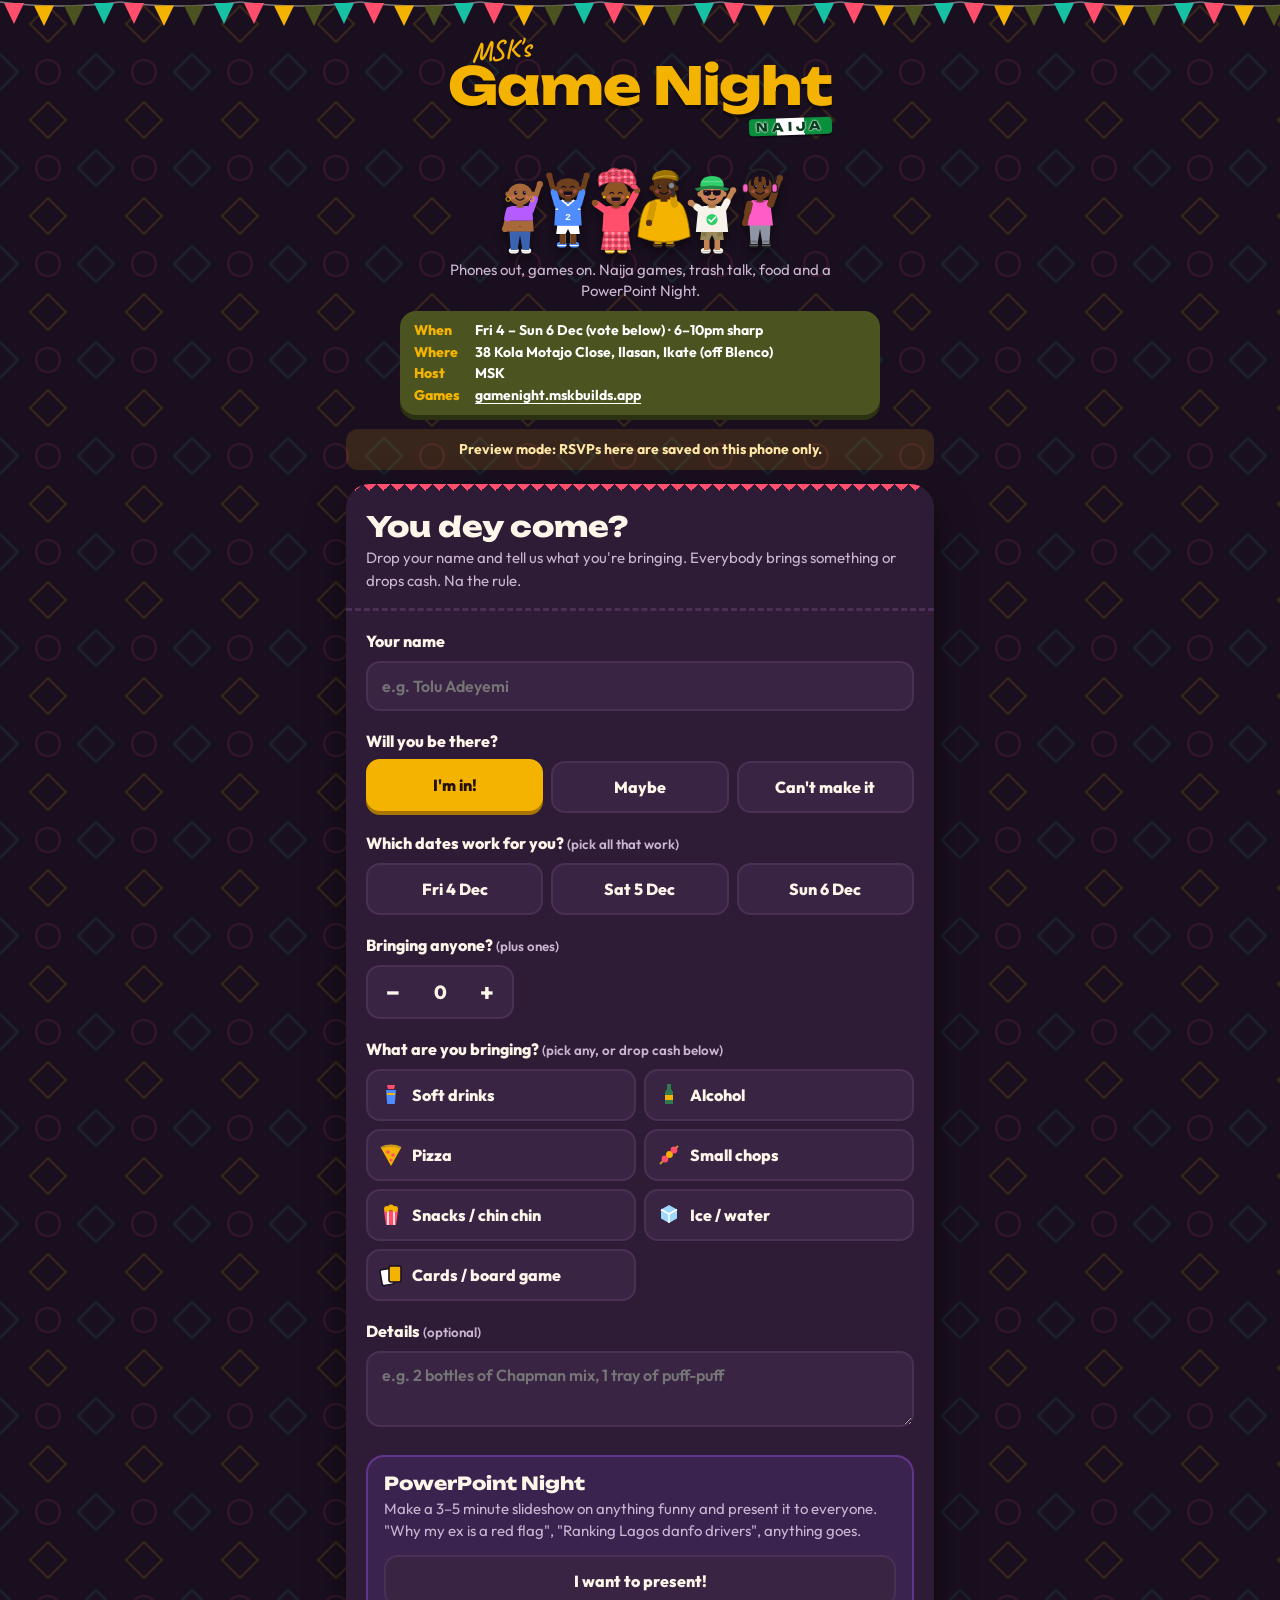
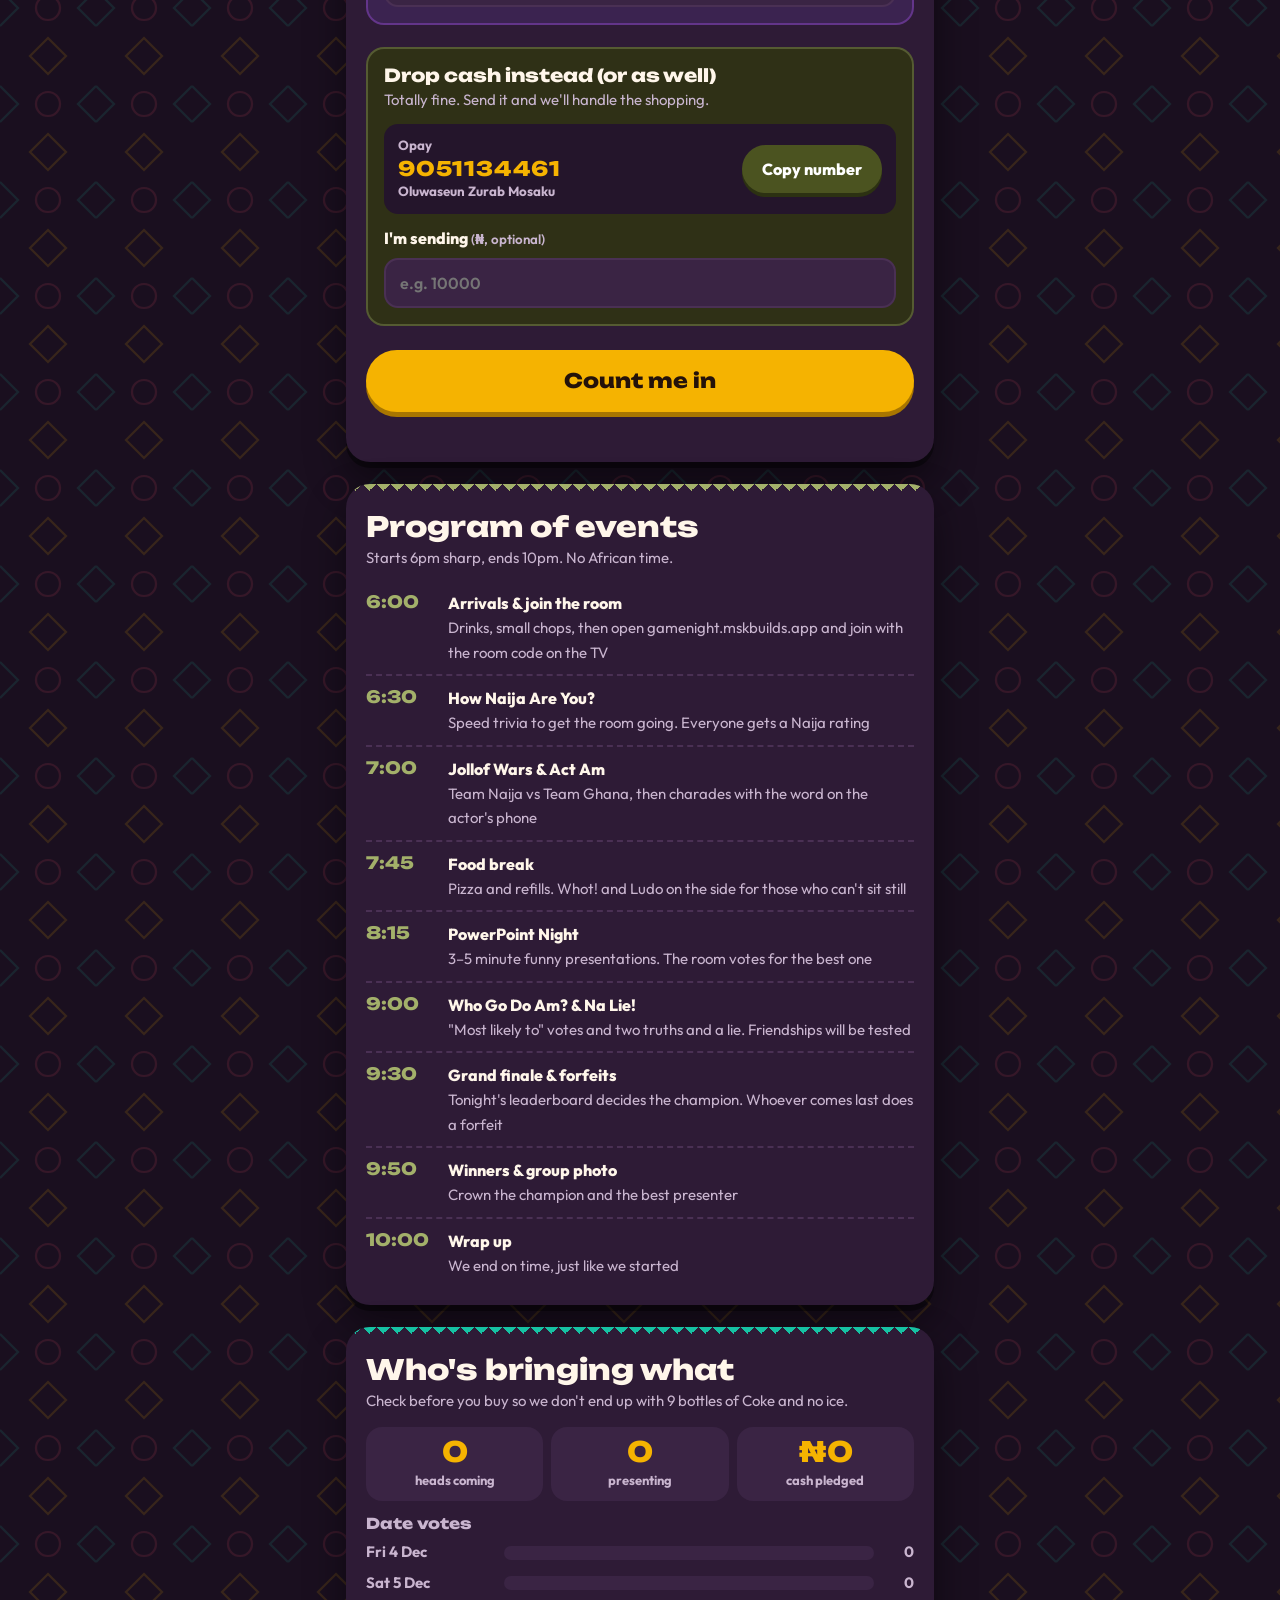
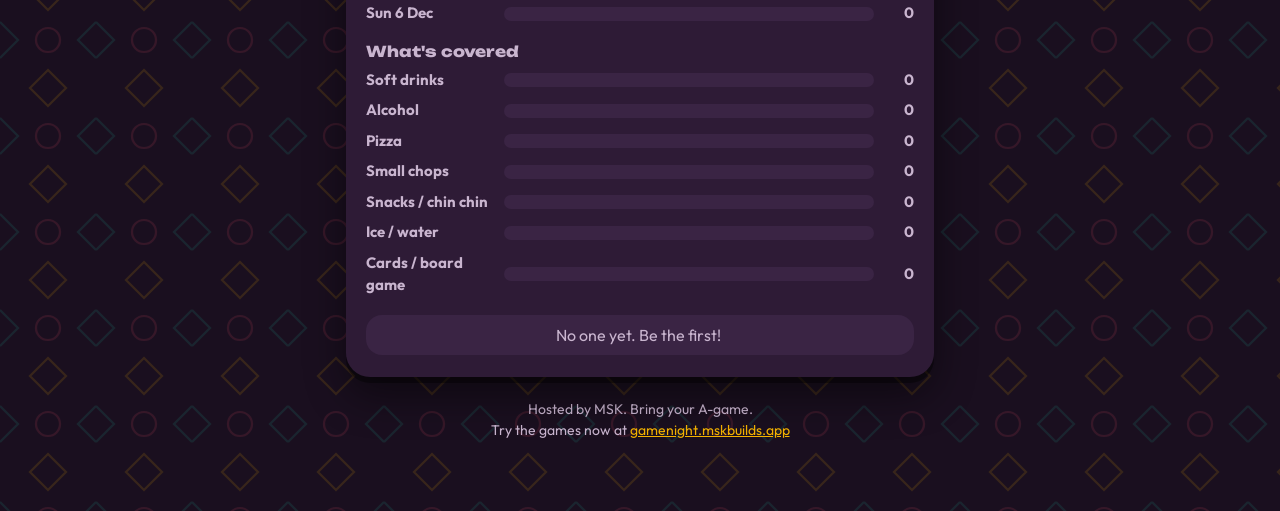
==== commit 40da7709: "RSVP: date vote (Fri 4 – Sun 6 Dec), gamenight.mskbuilds.app link, program uses the real game names;" ====
--- a/rsvp/index.html
+++ b/rsvp/index.html
@@ -5,9 +5,9 @@
 <meta name="viewport" content="width=device-width, initial-scale=1">
 <meta name="theme-color" content="#1a0f1f">
 <title>MSK's Game Night · RSVP</title>
-<meta name="description" content="MSK's Game Night, Naija style. Sunday 6 Dec 2026, 6–10pm. RSVP and tell us what you're bringing.">
+<meta name="description" content="MSK's Game Night, Naija style. Fri 4 – Sun 6 Dec 2026, 6–10pm. Vote for the date, RSVP and tell us what you're bringing.">
 <meta property="og:title" content="MSK's Game Night · Naija style">
-<meta property="og:description" content="Sunday 6 Dec 2026 · 6–10pm sharp. RSVP and tell us what you're bringing.">
+<meta property="og:description" content="Fri 4 – Sun 6 Dec 2026 · 6–10pm sharp. Vote for the date and RSVP.">
 <link rel="preconnect" href="https://fonts.googleapis.com"><link rel="preconnect" href="https://fonts.gstatic.com" crossorigin>
 <link rel="stylesheet" href="https://fonts.googleapis.com/css2?family=Unbounded:wght@600;800&family=Outfit:wght@400;600;700;800&family=Caveat:wght@700&display=swap">
 <link rel="icon" href="data:image/svg+xml,%3Csvg xmlns='http://www.w3.org/2000/svg' viewBox='0 0 32 32'%3E%3Crect width='32' height='32' rx='8' fill='%231a0f1f'/%3E%3Ccircle cx='10' cy='16' r='5' fill='%23ff4f6d'/%3E%3Ccircle cx='16' cy='16' r='5' fill='%23f5b301'/%3E%3Ccircle cx='22' cy='16' r='5' fill='%2316c2a3'/%3E%3C/svg%3E">
@@ -41,6 +41,11 @@
 .facts{margin:10px auto 14px;max-width:30em;background:var(--army);border-radius:16px;padding:10px 14px;display:grid;gap:3px;text-align:left;box-shadow:0 5px 0 #2c3112}
 .facts div{color:#fff;font-weight:700;font-size:14px;line-height:1.35;display:grid;grid-template-columns:3.8em minmax(0,1fr);gap:8px}
 .facts b{color:var(--gold);font-weight:800}
+.facts a{color:#fff;text-decoration:underline;text-underline-offset:3px}
+.try{display:block;margin:14px auto 0;max-width:340px;padding:12px 16px;border-radius:999px;background:var(--army);color:#fff;font-weight:800;text-decoration:none;box-shadow:0 4px 0 #2c3112}
+.try span{color:var(--gold)}
+.board h3{margin:14px 0 8px;font:800 15px/1.2 Unbounded,sans-serif;color:var(--soft)}
+.dates .opt input:checked+span{background:var(--coral);border-color:var(--coral);color:#fff;box-shadow:0 4px 0 #a8203a}
 
 /* cards */
 .card{background:var(--card);border-radius:24px;box-shadow:0 6px 0 #0006,0 18px 40px #0007;position:relative;overflow:hidden}
@@ -148,6 +153,9 @@
     </div>
 
     <div id="comingBits">
+      <label class="q">Which dates work for you? <small>(pick all that work)</small></label>
+      <div class="seg dates" id="dates"></div>
+
       <label class="q">Bringing anyone? <small>(plus ones)</small></label>
       <div class="row"><div class="step"><button type="button" id="minus" aria-label="One less">−</button><output id="plus">0</output><button type="button" id="add" aria-label="One more">+</button></div></div>
 
@@ -184,6 +192,7 @@
     <div class="me" id="doneChr"></div>
     <div class="big" id="doneTitle">You're on the list!</div>
     <p class="sub" id="doneMsg"></p>
+    <div id="tryWrap"><a class="try" href="https://gamenight.mskbuilds.app" target="_blank" rel="noopener">Warm up at <span>gamenight.mskbuilds.app</span></a></div>
     <button class="btn ghost" id="again" type="button" style="margin-top:14px">RSVP for someone else</button>
   </div>
 
@@ -201,6 +210,9 @@
       <div class="stat"><b id="sPpt">0</b><span>presenting</span></div>
       <div class="stat"><b id="sCash">₦0</b><span>cash pledged</span></div>
     </div>
+    <h3>Date votes</h3>
+    <div class="bars" id="dbars"></div>
+    <h3>What's covered</h3>
     <div class="bars" id="bars"></div>
     <ul class="guests" id="guests"><li class="empty">Loading the list…</li></ul>
   </section>
@@ -216,20 +228,23 @@
 const EVENT = {
   host: "MSK",
   lede: "Phones out, games on. Naija games, trash talk, food and a PowerPoint Night.",
-  date: "Sunday, 6 Dec 2026",
+  date: "Fri 4 – Sun 6 Dec (vote below)",
+  site: "gamenight.mskbuilds.app",
   time: "6–10pm sharp",
   place: "38 Kola Motajo Close, Ilasan, Ikate (off Blenco)"
 };
 const PROGRAM = [
-  ["6:00", "Arrivals & warm-up", "Drinks, small chops, and everyone opens the Game Night link on their phone"],
-  ["6:30", "Icebreaker round", "Quick Naija trivia to get the room going"],
-  ["7:00", "Team games", "Split into teams: charades, Jollof Wars and more on the Game Night app"],
-  ["8:00", "Food break", "Pizza and refills. Trash talk allowed"],
-  ["8:30", "PowerPoint Night", "3–5 minute funny presentations. The room votes for the best one"],
-  ["9:20", "Grand finale", "Top teams face off for the night's bragging rights"],
-  ["9:45", "Winners & group photo", "Crown the champions and the best presenter"],
+  ["6:00", "Arrivals & join the room", "Drinks, small chops, then open gamenight.mskbuilds.app and join with the room code on the TV"],
+  ["6:30", "How Naija Are You?", "Speed trivia to get the room going. Everyone gets a Naija rating"],
+  ["7:00", "Jollof Wars & Act Am", "Team Naija vs Team Ghana, then charades with the word on the actor's phone"],
+  ["7:45", "Food break", "Pizza and refills. Whot! and Ludo on the side for those who can't sit still"],
+  ["8:15", "PowerPoint Night", "3–5 minute funny presentations. The room votes for the best one"],
+  ["9:00", "Who Go Do Am? & Na Lie!", "\"Most likely to\" votes and two truths and a lie. Friendships will be tested"],
+  ["9:30", "Grand finale & forfeits", "Tonight's leaderboard decides the champion. Whoever comes last does a forfeit"],
+  ["9:50", "Winners & group photo", "Crown the champion and the best presenter"],
   ["10:00", "Wrap up", "We end on time, just like we started"]
 ];
+const DATES = [["fri4", "Fri 4 Dec"], ["sat5", "Sat 5 Dec"], ["sun6", "Sun 6 Dec"]];
 const BANK = { bank: "Opay", number: "9051134461", name: "Oluwaseun Zurab Mosaku" };
 /* ======================== */
 
@@ -255,9 +270,10 @@
 $("crowd").innerHTML = CROWD.map(([l, c, pose], i) => `<div style="--d:${i * 0.17}s">${character(l, c, { pose, seed: 'r' + i })}</div>`).join("");
 $("lede").textContent = EVENT.lede;
 $("prog").innerHTML = PROGRAM.map(([t, a, b]) => `<li><time>${esc(t)}</time><div><b>${esc(a)}</b><span>${esc(b)}</span></div></li>`).join("");
-$("facts").innerHTML = [["When", EVENT.date + (EVENT.time ? " · " + EVENT.time : "")], ["Where", EVENT.place], ["Host", EVENT.host]]
-  .filter(f => f[1]).map(f => `<div><b>${esc(f[0])}</b> ${esc(f[1])}</div>`).join("");
-$("foot").innerHTML = `Hosted by ${esc(EVENT.host)}. Bring your A-game. <br>On the night, play at <a href="/">${esc(location.host || 'gamenight')}</a>`;
+$("facts").innerHTML = [["When", EVENT.date + (EVENT.time ? " · " + EVENT.time : "")], ["Where", EVENT.place], ["Host", EVENT.host], ["Games", EVENT.site]]
+  .filter(f => f[1]).map(f => f[0] === "Games" ? `<div><b>Games</b> <a href="https://${esc(f[1])}" target="_blank" rel="noopener">${esc(f[1])}</a></div>` : `<div><b>${esc(f[0])}</b> ${esc(f[1])}</div>`).join("");
+$("dates").innerHTML = DATES.map(([k, l]) => `<label class="opt"><input type="checkbox" name="dates" value="${k}"><span>${l}</span></label>`).join("");
+$("foot").innerHTML = `Hosted by ${esc(EVENT.host)}. Bring your A-game. <br>Try the games now at <a href="https://${esc(EVENT.site)}">${esc(EVENT.site)}</a>`;
 $("items").innerHTML = ITEMS.map(([k, l, svg]) => `<label class="opt"><input type="checkbox" name="items" value="${k}"><span><svg viewBox="0 0 26 26">${svg}</svg>${l}</span></label>`).join("");
 
 /* bank box */
@@ -290,7 +306,7 @@
                 add(r) { try { const a = local.get(); a.push(r); localStorage.setItem(LS, JSON.stringify(a)); } catch {} } };
 const H = { apikey: SUPABASE_KEY, "Content-Type": "application/json" };
 if (SUPABASE_KEY && SUPABASE_KEY.startsWith("eyJ")) H.Authorization = "Bearer " + SUPABASE_KEY;
-const FIELDS = "name,status,plus_ones,items,note,cash_amount,presenting,created_at";
+const FIELDS = "name,status,dates,plus_ones,items,note,cash_amount,presenting,created_at";
 let demo = !LIVE;
 
 async function load() {
@@ -316,13 +332,16 @@
   $("sHeads").textContent = yes.reduce((n, r) => n + 1 + (r.plus_ones || 0), 0);
   $("sPpt").textContent = going.filter(r => r.presenting).length;
   $("sCash").textContent = naira(rows.reduce((n, r) => n + (r.cash_amount || 0), 0));
+  const dc = DATES.map(([k, l]) => [l, going.filter(r => (r.dates || []).includes(k)).length]);
+  const dm = Math.max(1, ...dc.map(c => c[1]));
+  $("dbars").innerHTML = dc.map(([l, n]) => `<div class="bar${n ? "" : " zero"}"><span>${esc(l)}</span><i><em style="width:${n / dm * 100}%;background:var(--coral)"></em></i><b>${n}</b></div>`).join("");
   const counts = ITEMS.map(([k, l]) => [l, going.filter(r => (r.items || []).includes(k)).length]);
   const max = Math.max(1, ...counts.map(c => c[1]));
   $("bars").innerHTML = counts.map(([l, n]) => `<div class="bar${n ? "" : " zero"}"><span>${esc(l)}</span><i><em style="width:${n / max * 100}%"></em></i><b>${n}</b></div>`).join("");
   const list = rows.slice().reverse();
   $("guests").innerHTML = list.length ? list.map(r => {
     const it = (r.items || []).map(k => LABEL[k]).filter(Boolean).join(", ");
-    const bits = [it, r.note, r.cash_amount ? "sending " + naira(r.cash_amount) : "", r.presenting ? "presenting: " + r.presenting : ""].filter(Boolean).join(" · ");
+    const bits = [it, r.note, r.cash_amount ? "sending " + naira(r.cash_amount) : "", r.presenting ? "presenting: " + r.presenting : "", (r.dates || []).length ? "free: " + r.dates.map(k => (DATES.find(d => d[0] === k) || [0, ""])[1].slice(0, 3)).filter(Boolean).join("/") : ""].filter(Boolean).join(" · ");
     const tag = r.status === "yes" ? `<span class="tag">in${r.plus_ones ? " +" + r.plus_ones : ""}</span>` : r.status === "maybe" ? `<span class="tag maybe">maybe</span>` : `<span class="tag maybe">can't make it</span>`;
     return `<li>${avatar(r.name)}<div><div class="nm">${esc(r.name)}${tag}</div><div class="it">${esc(bits || (r.status === "no" ? "Next time!" : "Coming through"))}</div></div></li>`;
   }).join("") : `<li class="empty">No one yet. Be the first!</li>`;
@@ -341,9 +360,12 @@
   const s = status();
   const picked = [...document.querySelectorAll("input[name=items]:checked")].length;
   const cash = Number($("cashAmt").value) || 0;
+  const dates = [...document.querySelectorAll("input[name=dates]:checked")].map(c => c.value);
+  if (s !== "no" && !dates.length) { $("err").textContent = "Pick at least one date that works for you."; $("dates").scrollIntoView({ behavior: "smooth", block: "center" }); return; }
   if (s !== "no" && !picked && !cash) { $("err").textContent = "Abeg, pick something to bring or put a cash amount."; $("items").scrollIntoView({ behavior: "smooth", block: "center" }); return; }
   const row = {
     name, status: s,
+    dates: s === "no" ? [] : dates,
     plus_ones: s === "no" ? 0 : plus,
     items: s === "no" ? [] : [...document.querySelectorAll("input[name=items]:checked")].map(c => c.value),
     note: s === "no" ? null : ($("note").value.trim() || null),
@@ -356,7 +378,8 @@
     const [look, col] = lookFor(name);
     $("doneChr").innerHTML = character(look, col, { pose: s === "no" ? "sad" : "up", seed: name });
     $("doneTitle").textContent = s === "yes" ? `See you there, ${name.split(" ")[0]}!` : s === "maybe" ? "Pencilled in!" : "We'll miss you!";
-    $("doneMsg").textContent = s === "no" ? (row.cash_amount ? "Thanks for the cash support. We'll play a round for you." : "Thanks for letting us know.") : "You're on the list. Check the board below to see what everyone's bringing.";
+    $("doneMsg").textContent = s === "no" ? (row.cash_amount ? "Thanks for the cash support. We'll play a round for you." : "Thanks for letting us know.") : "You're on the list. We'll lock the date from the votes and post it on the group. Meanwhile, warm up on the games.";
+    $("tryWrap").style.display = s === "no" ? "none" : "";
     $("form").style.display = "none"; $("done").classList.add("on");
     $("done").scrollIntoView({ behavior: "smooth", block: "center" });
     refresh();
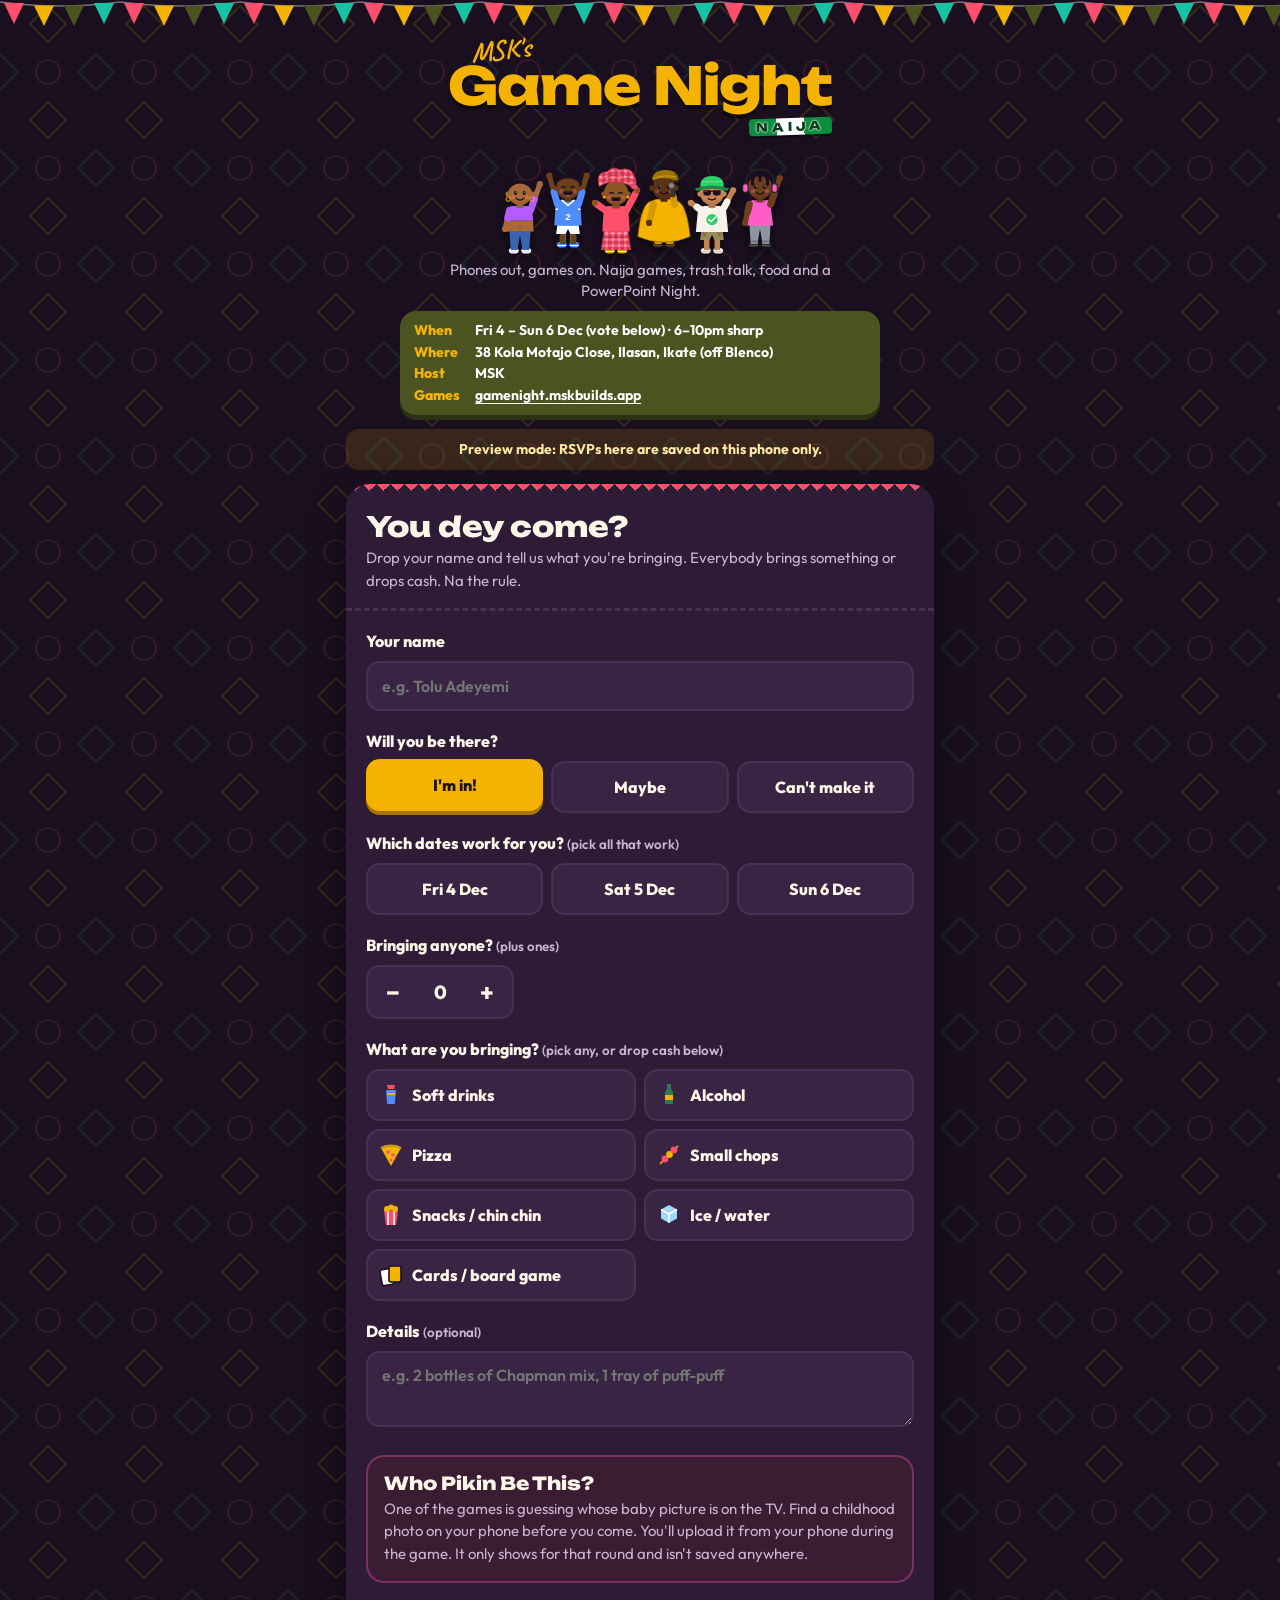
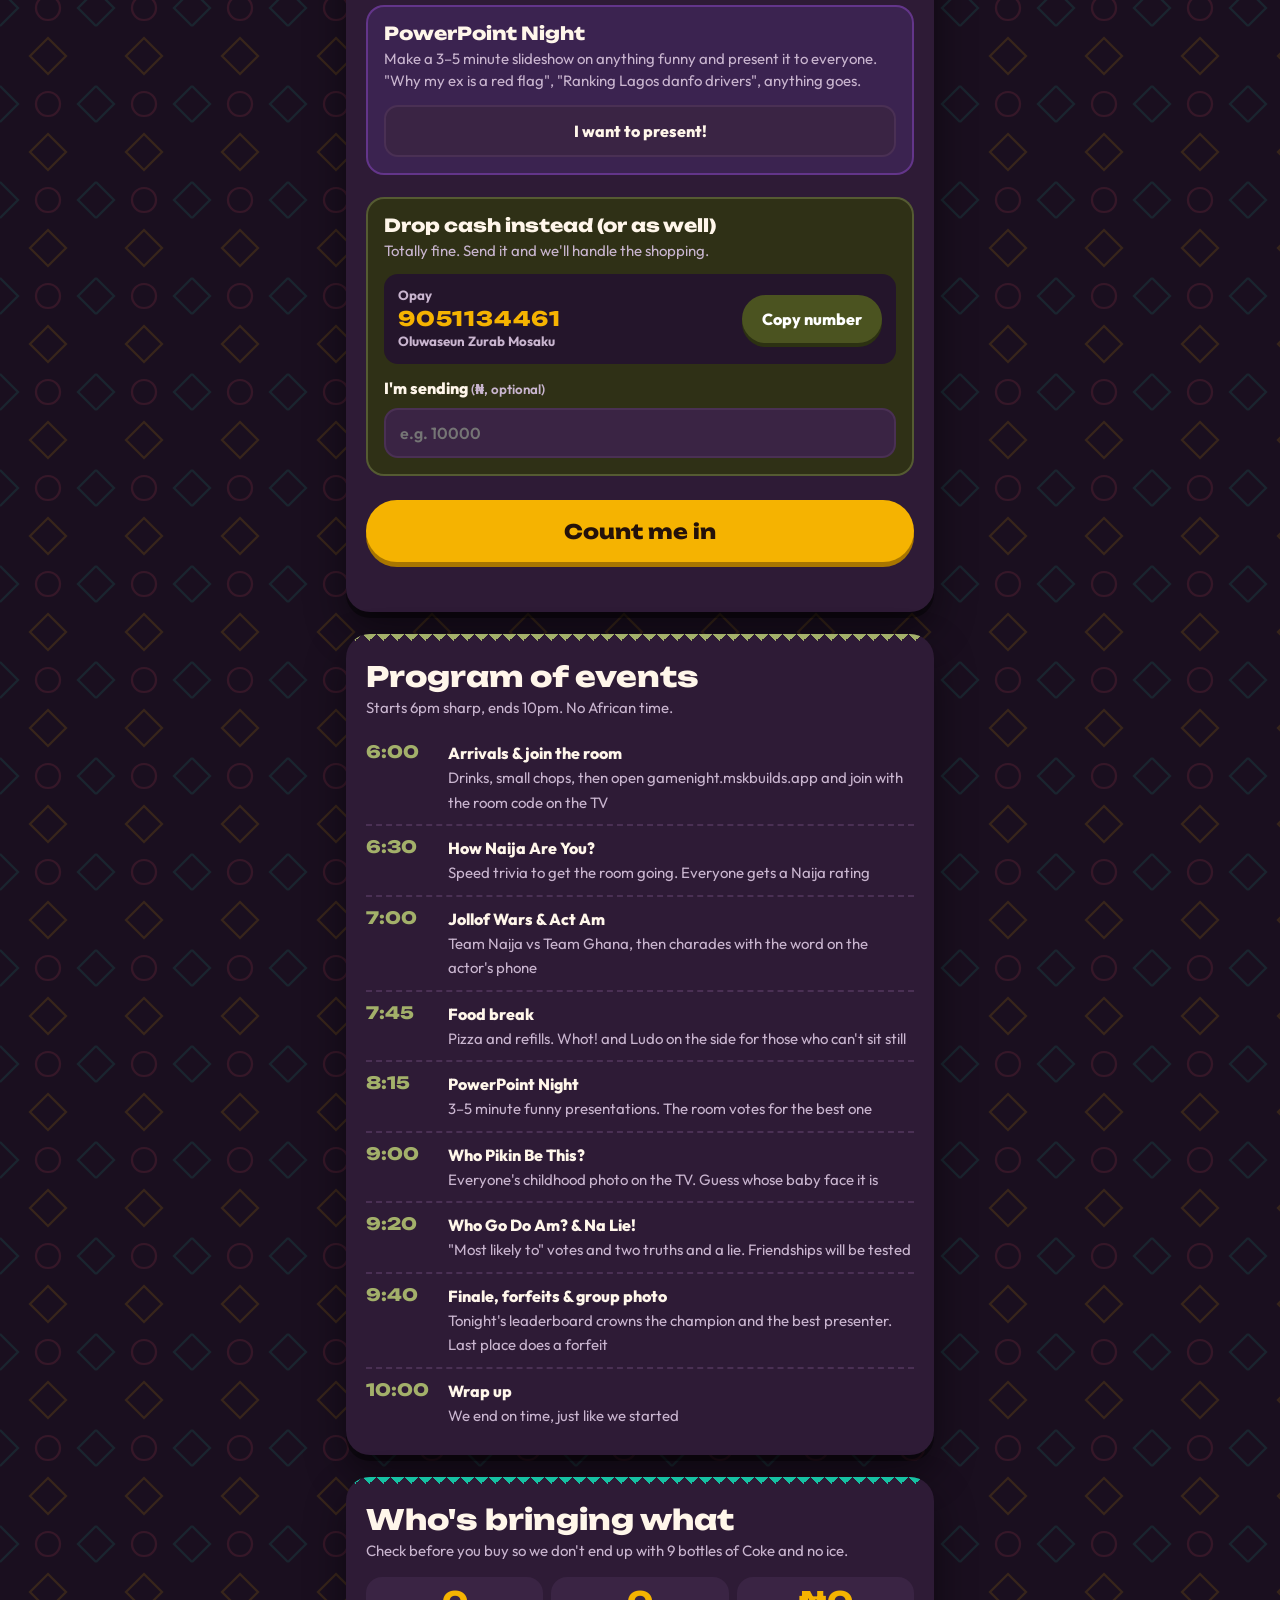
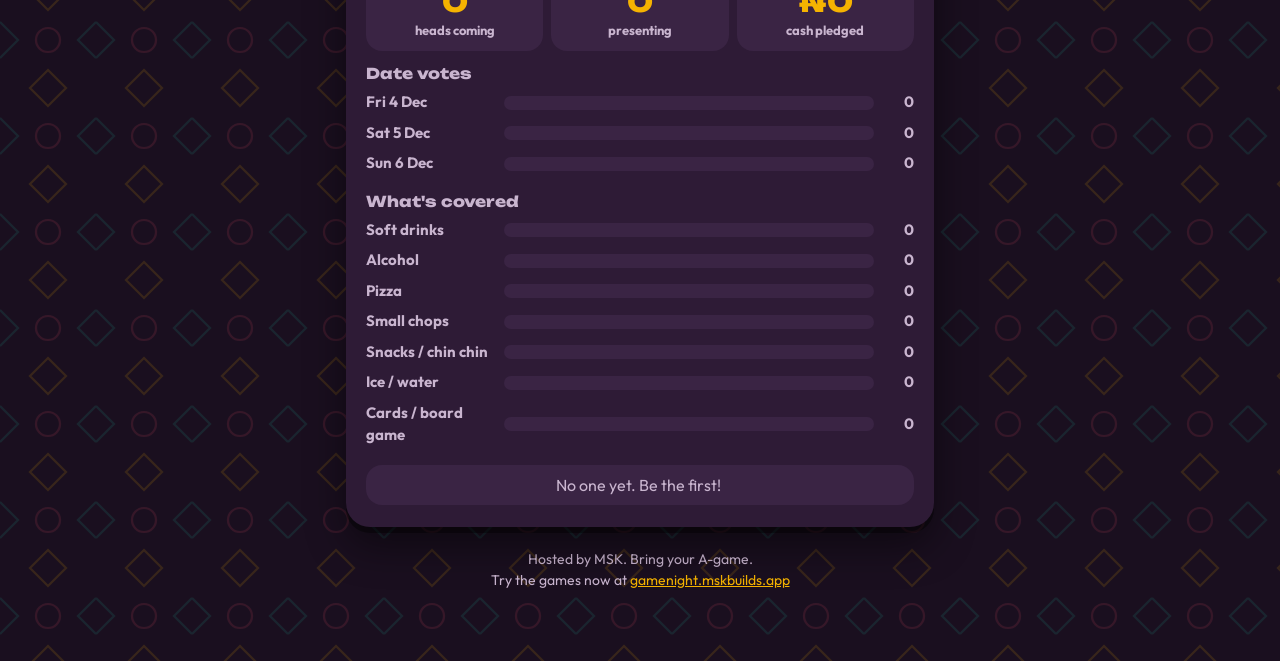
==== commit fa8cf505: "TV ad slots under the leaderboard + /admin/ads manager; RSVP childhood-photo note and Who Pikin Be T" ====
--- a/rsvp/index.html
+++ b/rsvp/index.html
@@ -76,6 +76,7 @@
 .box h3{font:800 18px/1.15 Unbounded,sans-serif;margin:0 0 4px}
 .ppt{background:#3b2350;border:2px solid #b45cff55}
 .ppt .opt input:checked+span{background:#b45cff;border-color:#b45cff;color:#fff;box-shadow:0 4px 0 #6d2ea8}
+.pikin{background:#3a1d33;border:2px solid #ff5cc855}
 .cash{background:#2f3016;border:2px solid #a3b06a55}
 .acct{display:flex;flex-wrap:wrap;gap:10px;align-items:center;justify-content:space-between;margin:12px 0;background:var(--bg2);border-radius:14px;padding:12px 14px}
 .acct b{font:800 20px Unbounded,sans-serif;letter-spacing:.04em;white-space:nowrap;color:var(--gold)}
@@ -165,6 +166,11 @@
       <label class="q" for="note">Details <small>(optional)</small></label>
       <textarea id="note" maxlength="200" placeholder="e.g. 2 bottles of Chapman mix, 1 tray of puff-puff"></textarea>
 
+      <div class="box pikin">
+        <h3>Who Pikin Be This?</h3>
+        <p class="sub" style="margin:0">One of the games is guessing whose baby picture is on the TV. Find a childhood photo on your phone before you come. You'll upload it from your phone during the game. It only shows for that round and isn't saved anywhere.</p>
+      </div>
+
       <div class="box ppt">
         <h3>PowerPoint Night</h3>
         <p class="sub" style="margin:0">Make a 3–5 minute slideshow on anything funny and present it to everyone. "Why my ex is a red flag", "Ranking Lagos danfo drivers", anything goes.</p>
@@ -239,9 +245,9 @@
   ["7:00", "Jollof Wars & Act Am", "Team Naija vs Team Ghana, then charades with the word on the actor's phone"],
   ["7:45", "Food break", "Pizza and refills. Whot! and Ludo on the side for those who can't sit still"],
   ["8:15", "PowerPoint Night", "3–5 minute funny presentations. The room votes for the best one"],
-  ["9:00", "Who Go Do Am? & Na Lie!", "\"Most likely to\" votes and two truths and a lie. Friendships will be tested"],
-  ["9:30", "Grand finale & forfeits", "Tonight's leaderboard decides the champion. Whoever comes last does a forfeit"],
-  ["9:50", "Winners & group photo", "Crown the champion and the best presenter"],
+  ["9:00", "Who Pikin Be This?", "Everyone's childhood photo on the TV. Guess whose baby face it is"],
+  ["9:20", "Who Go Do Am? & Na Lie!", "\"Most likely to\" votes and two truths and a lie. Friendships will be tested"],
+  ["9:40", "Finale, forfeits & group photo", "Tonight's leaderboard crowns the champion and the best presenter. Last place does a forfeit"],
   ["10:00", "Wrap up", "We end on time, just like we started"]
 ];
 const DATES = [["fri4", "Fri 4 Dec"], ["sat5", "Sat 5 Dec"], ["sun6", "Sun 6 Dec"]];
@@ -378,7 +384,7 @@
     const [look, col] = lookFor(name);
     $("doneChr").innerHTML = character(look, col, { pose: s === "no" ? "sad" : "up", seed: name });
     $("doneTitle").textContent = s === "yes" ? `See you there, ${name.split(" ")[0]}!` : s === "maybe" ? "Pencilled in!" : "We'll miss you!";
-    $("doneMsg").textContent = s === "no" ? (row.cash_amount ? "Thanks for the cash support. We'll play a round for you." : "Thanks for letting us know.") : "You're on the list. We'll lock the date from the votes and post it on the group. Meanwhile, warm up on the games.";
+    $("doneMsg").textContent = s === "no" ? (row.cash_amount ? "Thanks for the cash support. We'll play a round for you." : "Thanks for letting us know.") : "You're on the list. We'll lock the date from the votes and post it on the group. Don't forget your childhood photo!";
     $("tryWrap").style.display = s === "no" ? "none" : "";
     $("form").style.display = "none"; $("done").classList.add("on");
     $("done").scrollIntoView({ behavior: "smooth", block: "center" });
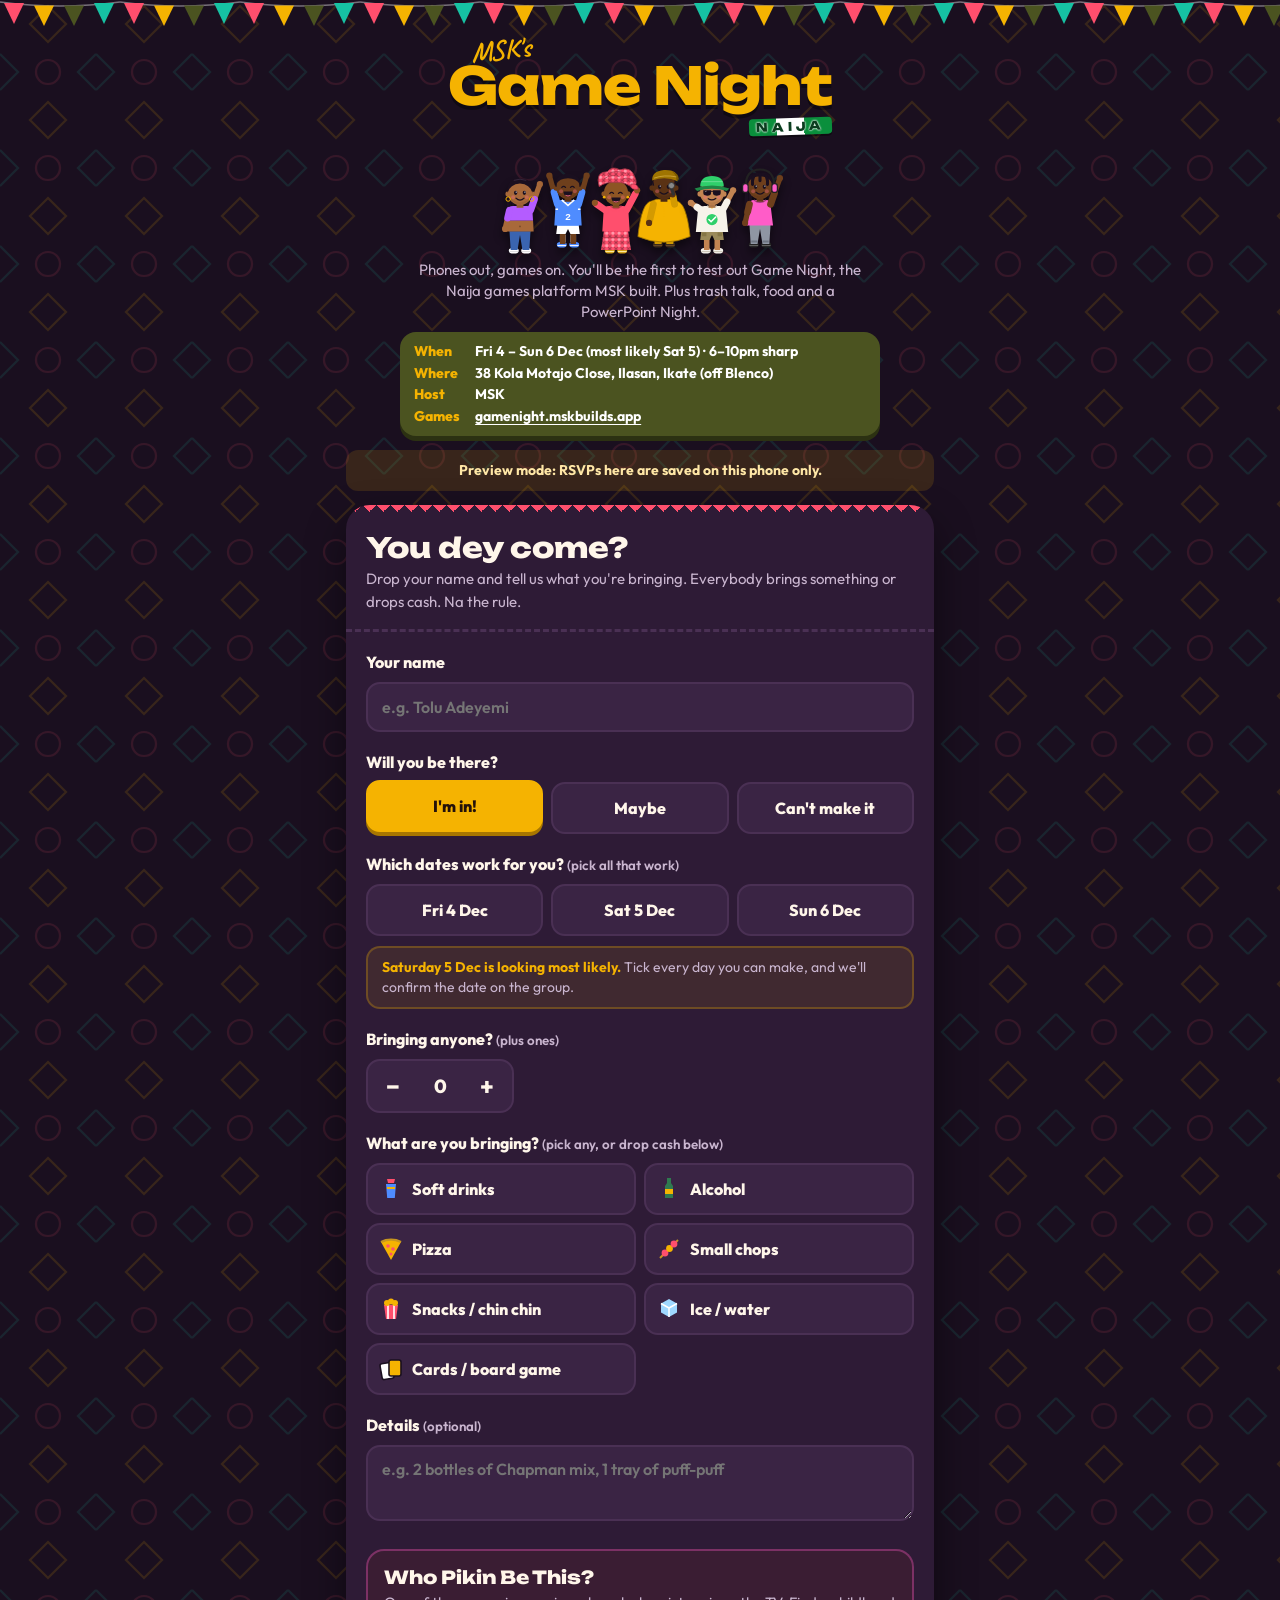
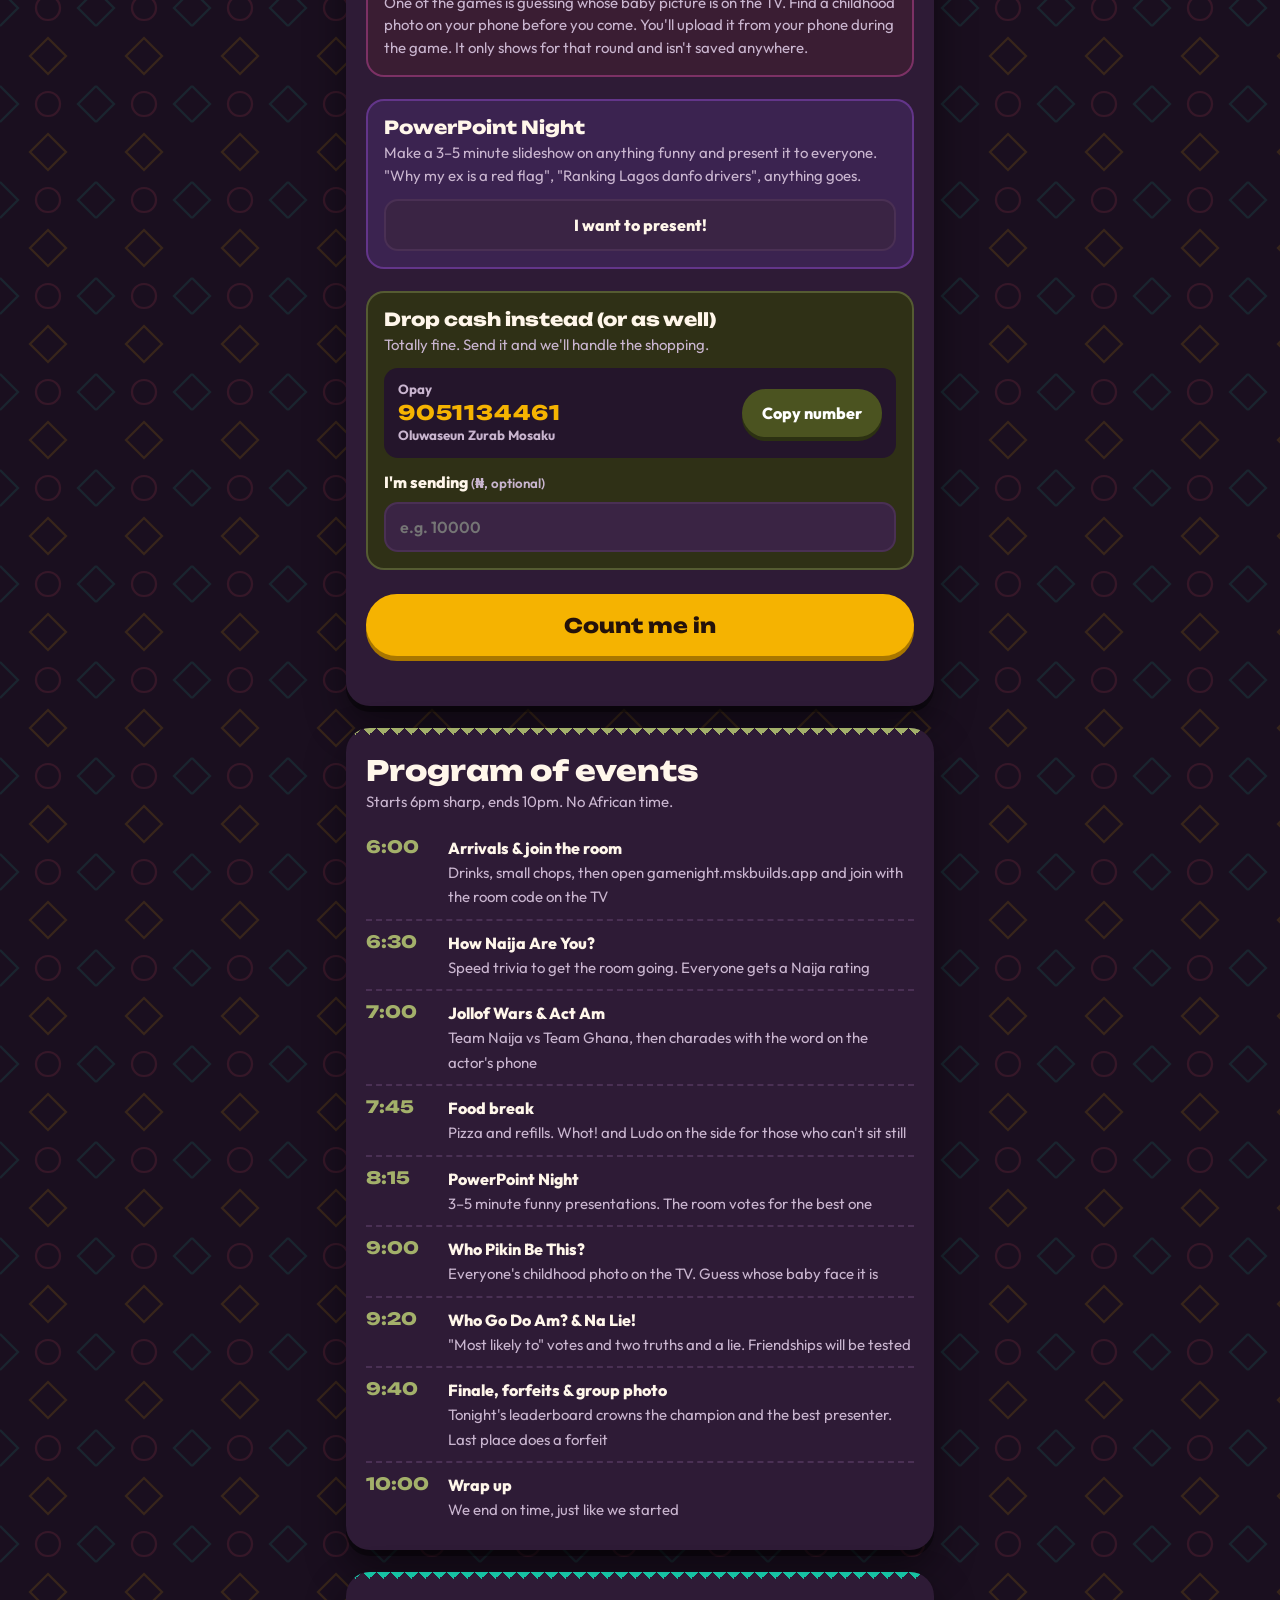
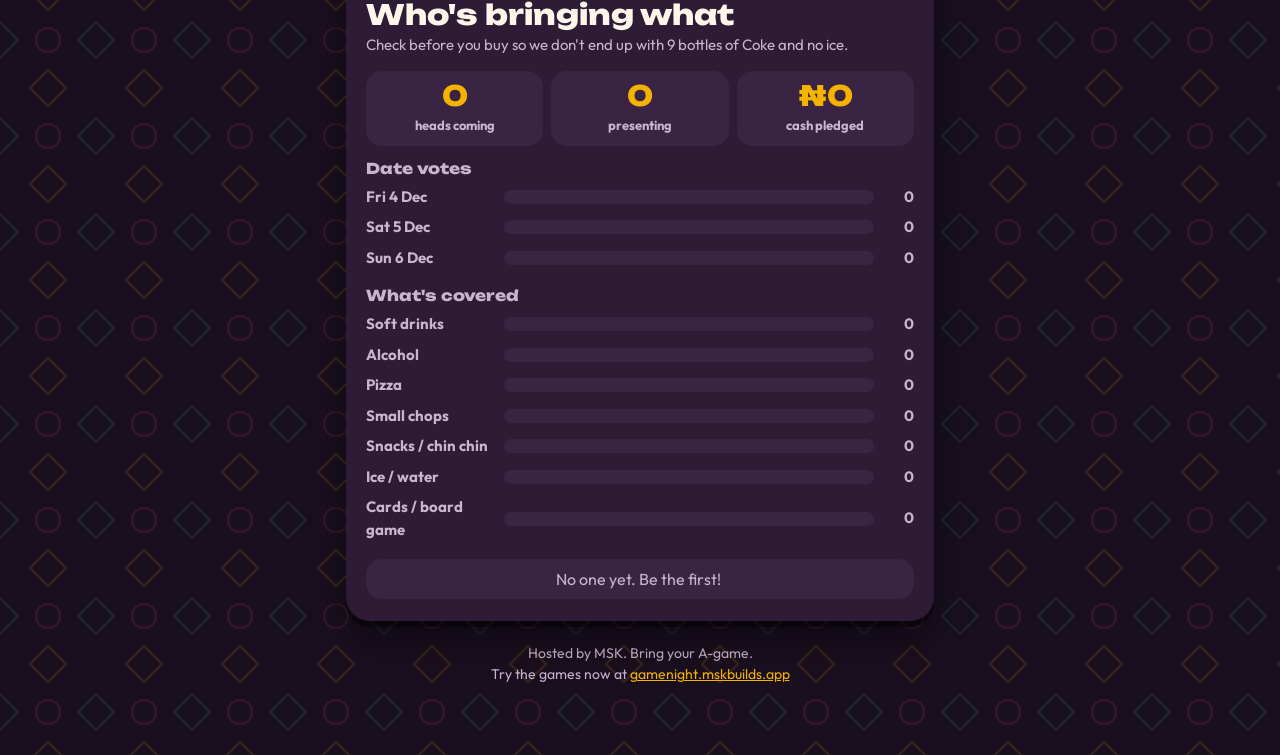
==== commit f54ae150: "RSVP: Saturday 5 Dec looking most likely; first chance to test out Game Night" ====
--- a/rsvp/index.html
+++ b/rsvp/index.html
@@ -45,6 +45,8 @@
 .try{display:block;margin:14px auto 0;max-width:340px;padding:12px 16px;border-radius:999px;background:var(--army);color:#fff;font-weight:800;text-decoration:none;box-shadow:0 4px 0 #2c3112}
 .try span{color:var(--gold)}
 .board h3{margin:14px 0 8px;font:800 15px/1.2 Unbounded,sans-serif;color:var(--soft)}
+.hint{margin:10px 0 0;padding:10px 14px;border-radius:14px;background:#f5b30118;border:2px solid #f5b30140;color:var(--soft);font-size:14px;line-height:1.4}
+.hint b{color:var(--gold)}
 .dates .opt input:checked+span{background:var(--coral);border-color:var(--coral);color:#fff;box-shadow:0 4px 0 #a8203a}
 
 /* cards */
@@ -156,6 +158,7 @@
     <div id="comingBits">
       <label class="q">Which dates work for you? <small>(pick all that work)</small></label>
       <div class="seg dates" id="dates"></div>
+      <p class="hint"><b>Saturday 5 Dec is looking most likely.</b> Tick every day you can make, and we'll confirm the date on the group.</p>
 
       <label class="q">Bringing anyone? <small>(plus ones)</small></label>
       <div class="row"><div class="step"><button type="button" id="minus" aria-label="One less">−</button><output id="plus">0</output><button type="button" id="add" aria-label="One more">+</button></div></div>
@@ -233,8 +236,8 @@
 /* ====== EDIT THESE ====== */
 const EVENT = {
   host: "MSK",
-  lede: "Phones out, games on. Naija games, trash talk, food and a PowerPoint Night.",
-  date: "Fri 4 – Sun 6 Dec (vote below)",
+  lede: "Phones out, games on. You'll be the first to test out Game Night, the Naija games platform MSK built. Plus trash talk, food and a PowerPoint Night.",
+  date: "Fri 4 – Sun 6 Dec (most likely Sat 5)",
   site: "gamenight.mskbuilds.app",
   time: "6–10pm sharp",
   place: "38 Kola Motajo Close, Ilasan, Ikate (off Blenco)"
